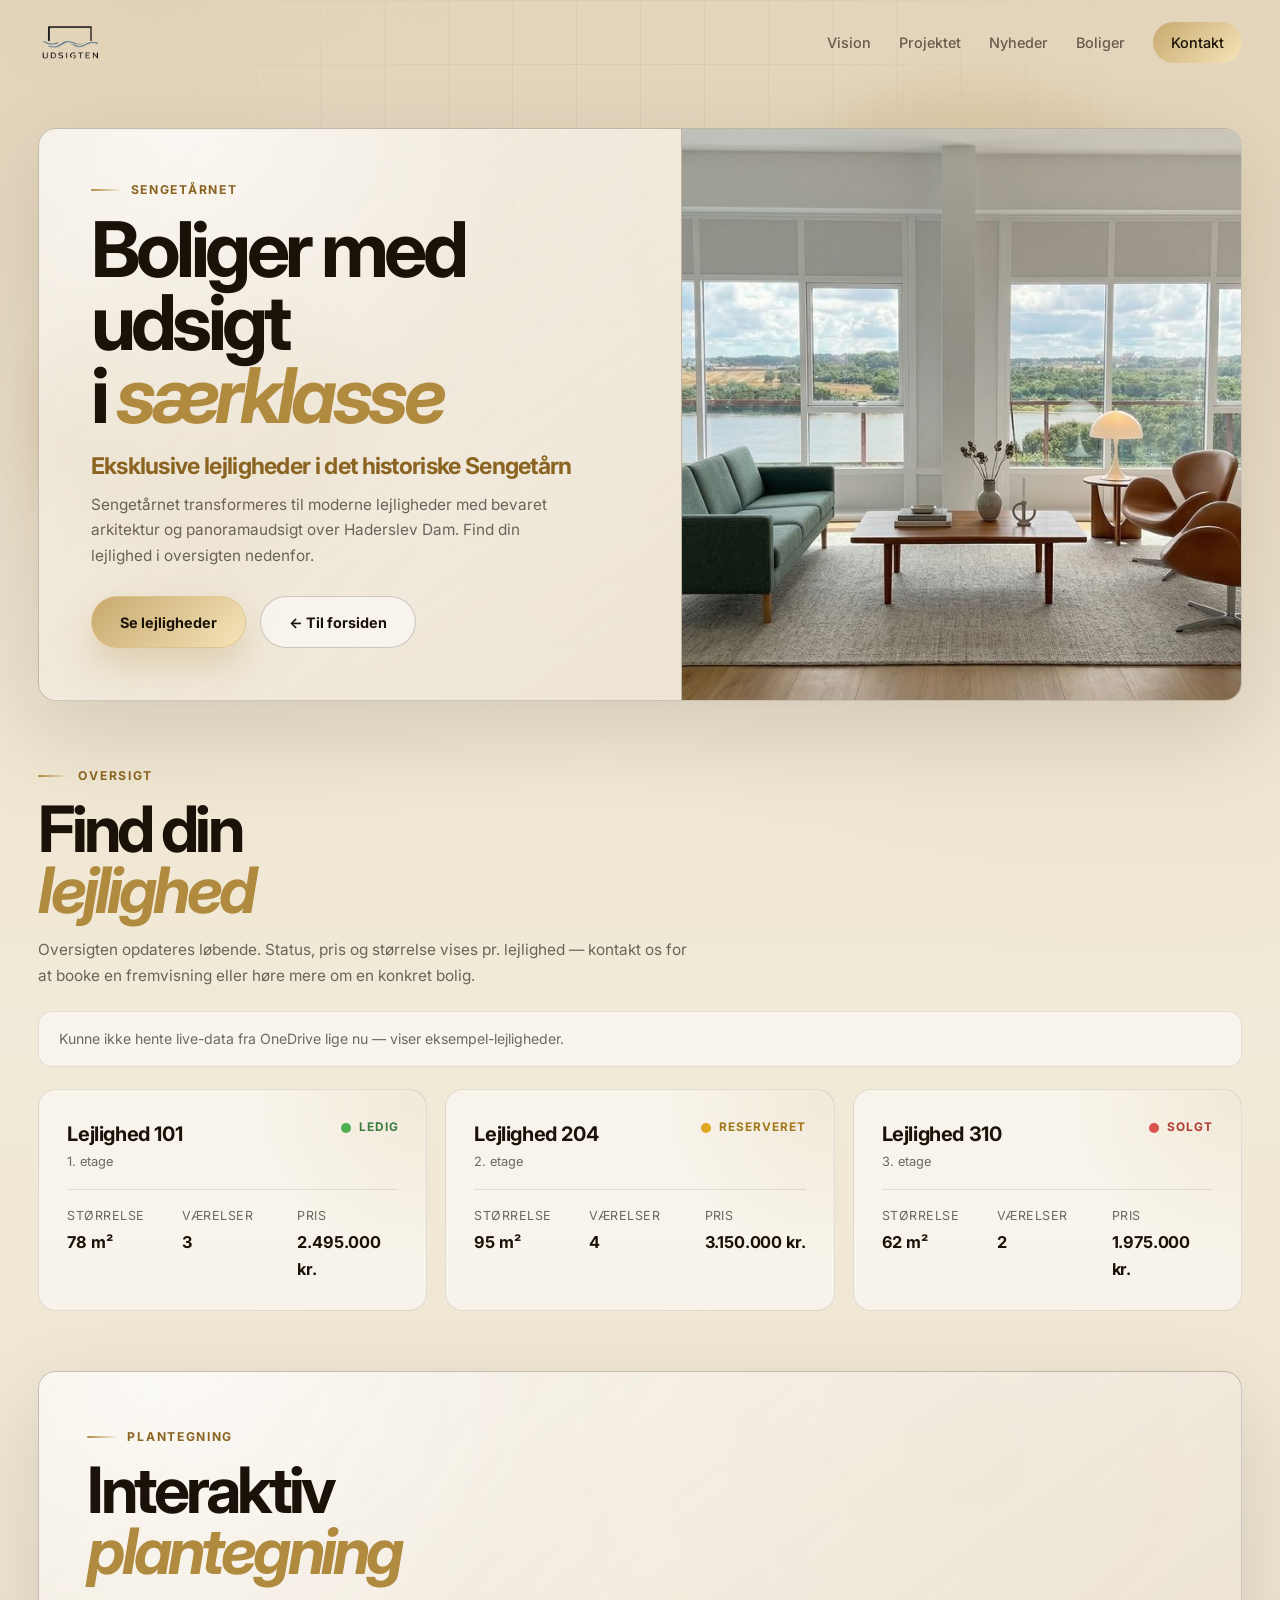
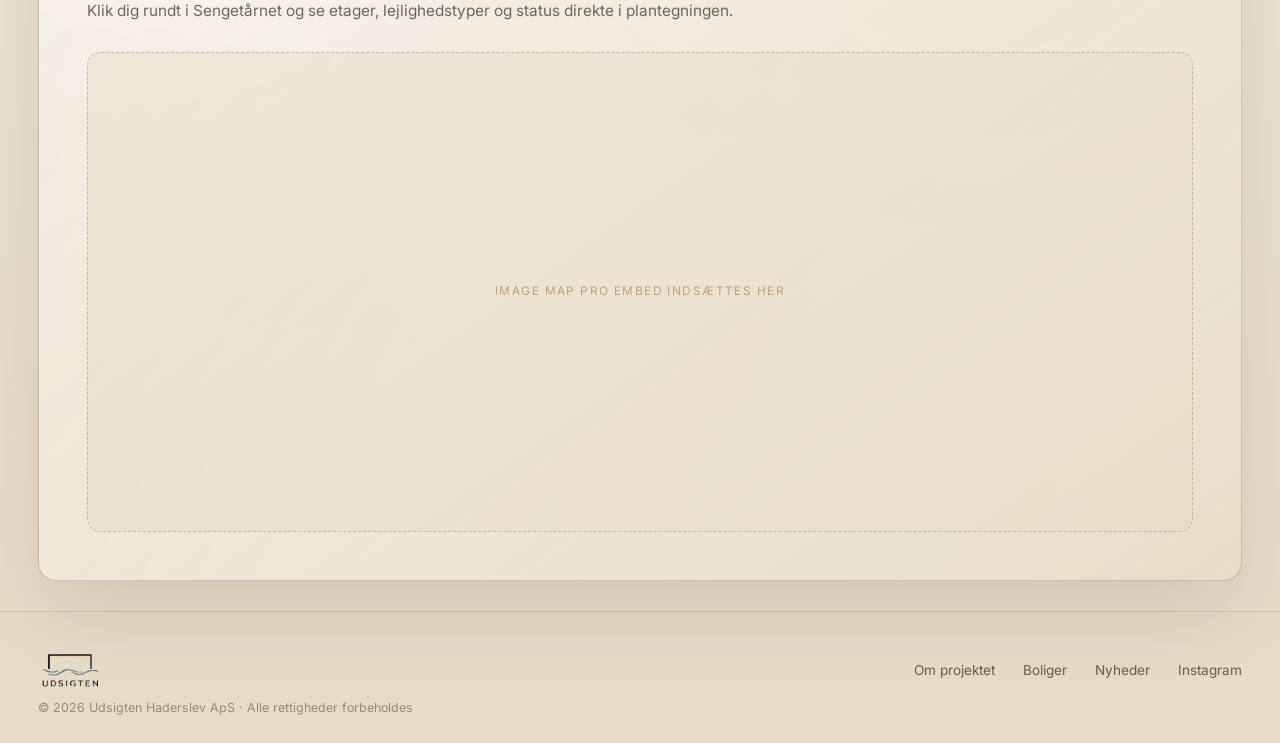
==== boliger.html @ ad013855 "init: udsigten02 oprettet fra kopi af udsigten01" ====
<!DOCTYPE html>
<html lang="da">
<head>
<meta charset="UTF-8">
<meta name="viewport" content="width=device-width, initial-scale=1.0">
<title>Boliger — Udsigten Haderslev</title>
<link rel="preconnect" href="https://fonts.googleapis.com">
<link href="https://fonts.googleapis.com/css2?family=Inter:wght@300;400;500;600;700&display=swap" rel="stylesheet">
<link rel="stylesheet" href="style.css">
</head>
<body>

<!-- NAV -->
<header class="site-header" id="header">
  <div class="container">
    <div class="header-inner">
      <a href="index.html" class="logo">
        <img src="images/UDSIGTEN_front_lightblue_04.png" alt="Udsigten Haderslev logo" class="logo-img" loading="lazy">
      </a>
      <nav class="main-nav" id="mainNav">
        <a href="index.html#vision">Vision</a>
        <a href="index.html#projekt">Projektet</a>
        <a href="index.html#nyheder">Nyheder</a>
        <a href="boliger.html">Boliger</a>
        <a href="index.html#kontakt" class="nav-cta">Kontakt</a>
      </nav>
      <button class="nav-toggle" id="navToggle" aria-label="Menu">
        <span class="nav-toggle-bar"></span>
        <span class="nav-toggle-bar"></span>
        <span class="nav-toggle-bar"></span>
      </button>
    </div>
  </div>
</header>

<!-- HERO -->
<section class="hero">
  <div class="fx fx-one"></div>
  <div class="fx fx-two"></div>
  <div class="fx fx-three"></div>
  <div class="container">
    <div class="card hero-card">
      <div class="hero-grid">
        <div class="hero-copy">
          <span class="kicker">Sengetårnet</span>
          <h1>Boliger med udsigt<br>i <em>særklasse</em></h1>
          <p class="hero-subline">Eksklusive lejligheder i det historiske Sengetårn</p>
          <p class="hero-lead">Sengetårnet transformeres til moderne lejligheder med bevaret arkitektur og panoramaudsigt over Haderslev Dam. Find din lejlighed i oversigten nedenfor.</p>
          <div class="hero-actions">
            <a href="#oversigt" class="btn btn-primary">Se lejligheder</a>
            <a href="index.html" class="btn btn-secondary">← Til forsiden</a>
          </div>
        </div>
        <div class="hero-visual">
          <img src="images/Boliger_Lejlighed_01.jpg" alt="Lejlighed i Sengetårnet med udsigt over Haderslev Dam">
        </div>
      </div>
    </div>
  </div>
</section>

<!-- OVERSIGT -->
<section class="section" id="oversigt">
  <div class="container">
    <div class="section-head reveal">
      <span class="kicker">Oversigt</span>
      <h2>Find din<br><em>lejlighed</em></h2>
      <p>Oversigten opdateres løbende. Status, pris og størrelse vises pr. lejlighed — kontakt os for at booke en fremvisning eller høre mere om en konkret bolig.</p>
    </div>
    <div class="lejlighed-status-msg" id="lejlighedStatusMsg" style="display:none;"></div>
    <div class="lejlighed-grid" id="lejlighedGrid"></div>
  </div>
</section>

<!-- PLANTEGNING / IMAGE MAP PRO -->
<section class="section" id="plantegning">
  <div class="container">
    <div class="card imagemap-card reveal">
      <span class="kicker">Plantegning</span>
      <h2>Interaktiv<br><em>plantegning</em></h2>
      <p>Klik dig rundt i Sengetårnet og se etager, lejlighedstyper og status direkte i plantegningen.</p>
      <div class="imagemap-container" id="imagemap-container">
        <span>Image Map Pro embed indsættes her</span>
      </div>
    </div>
  </div>
</section>

<!-- FOOTER -->
<footer class="site-footer">
  <div class="container">
    <div class="footer-inner">
      <a href="index.html" class="logo">
        <img src="images/UDSIGTEN_front_lightblue_04.png" alt="Udsigten Haderslev logo" class="logo-img" loading="lazy">
      </a>
      <nav class="footer-nav">
        <a href="index.html#vision">Om projektet</a>
        <a href="index.html#boliger">Boliger</a>
        <a href="index.html#nyheder">Nyheder</a>
        <a href="https://www.instagram.com/udsigten_haderslev/" target="_blank">Instagram</a>
      </nav>
    </div>
    <p class="footer-copy">© 2026 Udsigten Haderslev ApS · Alle rettigheder forbeholdes</p>
  </div>
</footer>

<script>
// Nav scroll
const header = document.getElementById('header');
window.addEventListener('scroll', () => {
  header.classList.toggle('scrolled', scrollY > 50);
}, {passive: true});

// Mobile nav toggle
document.getElementById('navToggle').addEventListener('click', () => {
  document.getElementById('mainNav').classList.toggle('open');
});

// Smooth scroll
document.querySelectorAll('a[href^="#"]').forEach(a => {
  a.addEventListener('click', e => {
    const id = a.getAttribute('href');
    if (id === '#') return;
    const el = document.querySelector(id);
    if (el) {
      e.preventDefault();
      window.scrollTo({top: el.getBoundingClientRect().top + scrollY - 80, behavior: 'smooth'});
    }
  });
});

// Reveal on scroll
const observer = new IntersectionObserver(entries => {
  entries.forEach(e => { if (e.isIntersecting) e.target.classList.add('is-visible'); });
}, {threshold: 0.08});
document.querySelectorAll('.reveal').forEach(el => observer.observe(el));

// ===========================================
// LEJLIGHEDSOVERSIGT — hentes fra OneDrive CSV
// ===========================================

// INDSÆT ONEDRIVE SHARE-LINK HER — skift til: Fil → Del → Kopier link → erstat med download-link
const ONEDRIVE_CSV_URL = "https://onedrive.live.com/download?cid=PLACEHOLDER&resid=PLACEHOLDER&authkey=PLACEHOLDER";

// Eksempel-lejligheder, vises hvis OneDrive-data ikke kan hentes
const FALLBACK_LEJLIGHEDER = [
  { nr: '101', etage: '1', stoerrelse: '78', vaerelser: '3', pris: '2.495.000', status: 'ledig' },
  { nr: '204', etage: '2', stoerrelse: '95', vaerelser: '4', pris: '3.150.000', status: 'reserveret' },
  { nr: '310', etage: '3', stoerrelse: '62', vaerelser: '2', pris: '1.975.000', status: 'solgt' },
];

function parseCSV(text) {
  const lines = text.trim().split(/\r?\n/).filter(l => l.trim().length);
  if (lines.length < 2) return [];

  const headers = lines[0].split(',').map(h => h.trim().toLowerCase());
  const col = (row, ...names) => {
    for (const name of names) {
      const i = headers.indexOf(name);
      if (i !== -1) return (row[i] || '').trim();
    }
    return '';
  };

  return lines.slice(1).map(line => {
    const row = line.split(',');
    return {
      nr: col(row, 'lejlighed', 'lejlighedsnummer', 'nr'),
      etage: col(row, 'etage'),
      stoerrelse: col(row, 'størrelse', 'storrelse', 'm2', 'størrelse m²'),
      vaerelser: col(row, 'værelser', 'vaerelser'),
      pris: col(row, 'pris'),
      status: col(row, 'status').toLowerCase(),
    };
  }).filter(l => l.nr);
}

function statusInfo(status) {
  if (status === 'ledig') return { className: 'status-ledig', label: 'Ledig' };
  if (status === 'reserveret') return { className: 'status-reserveret', label: 'Reserveret' };
  if (status === 'solgt') return { className: 'status-solgt', label: 'Solgt' };
  return { className: 'status-ledig', label: status || 'Ukendt' };
}

function renderLejligheder(lejligheder) {
  const grid = document.getElementById('lejlighedGrid');
  grid.innerHTML = lejligheder.map(l => {
    const s = statusInfo(l.status);
    return `
      <div class="lejlighed-card">
        <div class="lejlighed-head">
          <div>
            <span class="lejlighed-nr">Lejlighed ${l.nr}</span>
            <span class="lejlighed-etage">${l.etage}. etage</span>
          </div>
          <span class="lejlighed-status ${s.className}"><span class="status-dot"></span>${s.label}</span>
        </div>
        <div class="lejlighed-details">
          <div>Størrelse<strong>${l.stoerrelse} m²</strong></div>
          <div>Værelser<strong>${l.vaerelser}</strong></div>
          <div>Pris<strong>${l.pris} kr.</strong></div>
        </div>
      </div>
    `;
  }).join('');
}

function showStatusMsg(text) {
  const msg = document.getElementById('lejlighedStatusMsg');
  msg.textContent = text;
  msg.style.display = 'block';
}

function loadLejligheder() {
  fetch(ONEDRIVE_CSV_URL)
    .then(res => {
      if (!res.ok) throw new Error('Netværksfejl ved hentning af data');
      return res.text();
    })
    .then(text => {
      const lejligheder = parseCSV(text);
      if (!lejligheder.length) throw new Error('Ingen lejligheder fundet i data');
      renderLejligheder(lejligheder);
    })
    .catch(() => {
      showStatusMsg('Kunne ikke hente live-data fra OneDrive lige nu — viser eksempel-lejligheder.');
      renderLejligheder(FALLBACK_LEJLIGHEDER);
    });
}

loadLejligheder();
</script>
</body>
</html>
---- style.css ----
/* ========================================
   UDSIGTEN — 2026
   Inspireret af Virtoo.ai designsystem
   Lys Sand · Pergament · Guld
   ======================================== */

/* ========== RESET ========== */
*, *::before, *::after {
  margin: 0;
  padding: 0;
  box-sizing: border-box;
}

/* ========== DESIGN TOKENS ========== */
:root {
  --bg:          #F2EAD8;
  --bg-deep:     #E8DCC8;
  --card:        rgba(255, 255, 255, 0.55);
  --card-hover:  rgba(255, 255, 255, 0.78);
  --line:        rgba(26, 18, 8, 0.10);
  --line-strong: rgba(26, 18, 8, 0.20);
  --text:        #1a1208;
  --muted:       rgba(26, 18, 8, 0.62);
  --accent:      #B08A3E;
  --accent-strong: #8A6420;
  --radius-xl:   18px;
  --radius-lg:   14px;
  --shadow:      0 30px 90px rgba(26, 18, 8, 0.12);
  --max-w:       1240px;
  --pad:         clamp(16px, 3vw, 40px);
}

/* ========== BASE ========== */
html {
  scroll-behavior: smooth;
  -webkit-font-smoothing: antialiased;
}

body {
  font-family: 'Inter', system-ui, sans-serif;
  background:
    radial-gradient(circle at 12% 0%, rgba(176, 138, 62, 0.12), transparent 34%),
    radial-gradient(circle at 88% 8%,  rgba(200, 169, 110, 0.18), transparent 32%),
    linear-gradient(180deg, #E8DCC8 0%, #F2EAD8 44%, #E8DCC8 100%);
  color: var(--text);
  line-height: 1.6;
}

a { color: inherit; text-decoration: none; }

/* ========== CONTAINER ========== */
.container {
  width: min(var(--max-w), calc(100% - 2 * var(--pad)));
  margin: 0 auto;
}

/* ========== TYPOGRAPHY ========== */
h1 {
  font-size: clamp(3rem, 6vw, 5.5rem);
  line-height: 0.95;
  letter-spacing: -0.06em;
  color: var(--text);
}
h2 {
  font-size: clamp(2.4rem, 5vw, 5.2rem);
  line-height: 0.95;
  letter-spacing: -0.06em;
  color: var(--text);
}
h3 {
  font-size: clamp(1.1rem, 1.6vw, 1.35rem);
  letter-spacing: -0.02em;
  color: var(--text);
}

em { font-style: italic; color: var(--accent); }

p { color: var(--muted); font-size: clamp(0.95rem, 1.2vw, 1.08rem); line-height: 1.68; }

/* ========== KICKER ========== */
.kicker {
  display: inline-flex;
  align-items: center;
  gap: 10px;
  margin-bottom: 14px;
  color: var(--accent-strong);
  font-size: 0.76rem;
  font-weight: 700;
  letter-spacing: 0.14em;
  text-transform: uppercase;
}
.kicker::before {
  content: "";
  width: 30px;
  height: 2px;
  border-radius: 999px;
  background: linear-gradient(90deg, var(--accent), transparent);
}

/* ========== CARD BASE ========== */
.card {
  position: relative;
  overflow: hidden;
  border: 1px solid var(--line-strong);
  border-radius: var(--radius-xl);
  background:
    linear-gradient(145deg, rgba(255, 255, 255, 0.65), rgba(232, 220, 200, 0.85)),
    radial-gradient(circle at 78% 10%, rgba(176, 138, 62, 0.08), transparent 36%);
  box-shadow: var(--shadow);
}
.card::before {
  content: "";
  position: absolute;
  inset: 1px;
  border-radius: var(--radius-xl);
  background:
    radial-gradient(circle at 12% 0%, rgba(255,255,255,0.6), transparent 28%),
    linear-gradient(120deg, rgba(176,138,62,0.05), transparent 42%);
  pointer-events: none;
}
.card > * { position: relative; }

/* ========== BUTTONS ========== */
.btn {
  display: inline-flex;
  align-items: center;
  justify-content: center;
  min-height: 52px;
  padding: 14px 28px;
  border-radius: 999px;
  font-weight: 700;
  font-size: 0.9rem;
  line-height: 1.1;
  text-decoration: none;
  transition: transform 200ms ease, box-shadow 200ms ease, border-color 200ms ease, background 200ms ease;
}
.btn-primary {
  border: 1px solid rgba(223, 196, 138, 0.82);
  background: linear-gradient(135deg, #C8A96E, #f5e4ba);
  color: #1a1208;
  box-shadow: 0 16px 38px rgba(176, 138, 62, 0.30);
}
.btn-primary:hover {
  transform: translateY(-3px) scale(1.02);
  box-shadow: 0 24px 58px rgba(176, 138, 62, 0.45);
}
.btn-secondary {
  border: 1px solid var(--line-strong);
  background: rgba(255, 255, 255, 0.5);
  color: var(--text);
}
.btn-secondary:hover {
  transform: translateY(-3px);
  border-color: var(--accent-strong);
  background: rgba(255, 255, 255, 0.85);
}

/* ========== REVEAL ANIMATION ========== */
.reveal {
  opacity: 0;
  transform: translateY(26px);
  transition: opacity 720ms ease, transform 720ms ease;
}
.reveal.is-visible {
  opacity: 1;
  transform: translateY(0);
}

/* ========== NAV ========== */
.site-header {
  position: fixed;
  width: 100%;
  top: 0;
  left: 0;
  z-index: 999;
  background: transparent;
  padding: 22px 0;
  transition: all 0.3s ease;
}
.site-header.scrolled {
  padding: 12px 0;
  background: rgba(242, 234, 216, 0.92);
  backdrop-filter: blur(10px);
  box-shadow: 0 4px 24px rgba(26, 18, 8, 0.10);
  border-bottom: 1px solid var(--line);
}
.header-inner {
  display: flex;
  justify-content: space-between;
  align-items: center;
}
.logo {
  display: flex;
  align-items: center;
  gap: 10px;
  font-size: 1.3rem;
  letter-spacing: -0.03em;
}
.logo-img { height: 38px; width: auto; display: block; }
.main-nav {
  display: flex;
  gap: 28px;
  align-items: center;
}
.main-nav a {
  font-size: 0.9rem;
  font-weight: 500;
  padding: 4px 0;
  position: relative;
  color: var(--muted);
  transition: color 0.2s;
}
.main-nav a:hover { color: var(--text); }
.main-nav a::after {
  content: "";
  position: absolute;
  height: 1px;
  width: 0%;
  background: var(--accent);
  left: 0; bottom: -3px;
  transition: width 0.3s ease;
}
.main-nav a:hover::after { width: 100%; }
.nav-cta {
  background: linear-gradient(135deg, #C8A96E, #f5e4ba) !important;
  color: #1a1208 !important;
  padding: 9px 18px !important;
  border-radius: 999px;
  font-weight: 700;
  font-size: 0.85rem;
  transition: transform 0.2s, box-shadow 0.2s;
}
.nav-cta:hover {
  transform: translateY(-2px);
  box-shadow: 0 10px 28px rgba(176,138,62,0.35);
}
.nav-cta::after { display: none !important; }
.nav-toggle {
  display: none;
  cursor: pointer;
  flex-direction: column;
  gap: 5px;
  background: none;
  border: none;
}
.nav-toggle-bar { width: 24px; height: 2px; background: var(--text); }

/* ========== HERO ========== */
.hero {
  position: relative;
  padding: clamp(100px, 10vw, 130px) 0 28px;
  isolation: isolate;
}

/* Grid/dot background */
.hero::before {
  content: "";
  position: absolute;
  inset: 0;
  z-index: -3;
  background:
    linear-gradient(rgba(26,18,8,0.05) 1px, transparent 1px),
    linear-gradient(90deg, rgba(26,18,8,0.04) 1px, transparent 1px);
  background-size: 64px 64px;
  mask-image: radial-gradient(circle at 50% 20%, #000 0%, transparent 70%);
}

/* Drifting ambient glows */
.fx {
  position: absolute;
  border-radius: 999px;
  pointer-events: none;
  filter: blur(20px);
  z-index: -2;
}
.fx-one {
  width: 460px; height: 460px;
  top: 80px; right: 6%;
  background: rgba(200, 169, 110, 0.22);
  animation: driftOne 12s ease-in-out infinite;
}
.fx-two {
  width: 320px; height: 320px;
  left: 3%; top: 36%;
  background: rgba(176, 138, 62, 0.16);
  animation: driftTwo 15s ease-in-out infinite;
}
.fx-three {
  width: 260px; height: 260px;
  right: 26%; bottom: 12%;
  background: rgba(232, 220, 200, 0.6);
  animation: driftThree 17s ease-in-out infinite;
}
@keyframes driftOne  { 0%,100%{transform:translate3d(0,0,0) scale(1)} 50%{transform:translate3d(20px,26px,0) scale(1.08)} }
@keyframes driftTwo  { 0%,100%{transform:translate3d(0,0,0) scale(1)} 50%{transform:translate3d(26px,-16px,0) scale(1.05)} }
@keyframes driftThree{ 0%,100%{transform:translate3d(0,0,0) scale(1)} 50%{transform:translate3d(-16px,22px,0) scale(1.07)} }

/* Hero card */
.hero-card {
  padding: 0;
}
.hero-grid {
  display: grid;
  grid-template-columns: minmax(0, 0.95fr) minmax(360px, 0.9fr);
  gap: clamp(24px, 4vw, 54px);
  min-height: 520px;
  align-items: stretch;
}
.hero-copy {
  padding: clamp(28px, 4vw, 52px);
  display: flex;
  flex-direction: column;
  justify-content: center;
}
.hero-copy h1 { max-width: 580px; margin-bottom: 20px; }
.hero-subline {
  max-width: 580px;
  margin: 0 0 10px;
  color: var(--accent-strong);
  font-size: clamp(1.15rem, 1.8vw, 1.6rem);
  font-weight: 700;
  line-height: 1.28;
  letter-spacing: -0.03em;
}
.hero-lead {
  max-width: 580px;
  color: var(--muted);
  font-size: clamp(0.95rem, 1.2vw, 1.1rem);
  line-height: 1.66;
  margin-bottom: 28px;
}
.hero-actions {
  display: flex;
  flex-wrap: wrap;
  gap: 14px;
}
.hero-visual {
  min-height: 520px;
  height: 100%;
  overflow: hidden;
  border-left: 1px solid var(--line-strong);
  background: var(--bg-deep);
}
.hero-visual img,
.hero-visual .img-placeholder {
  width: 100%;
  height: 100%;
  object-fit: cover;
  min-height: 520px;
}

/* ========== FACTS BAND ========== */
.facts {
  padding: 22px 0;
}
.facts-card {
  display: grid;
  grid-template-columns: repeat(4, 1fr);
  gap: 1px;
  border: 1px solid var(--line-strong);
  border-radius: var(--radius-xl);
  overflow: hidden;
  background: var(--line);
}
.fact {
  background:
    linear-gradient(145deg, rgba(255,255,255,0.7), rgba(232,220,200,0.9));
  padding: clamp(20px, 3vw, 36px) clamp(16px, 2.5vw, 32px);
  text-align: center;
}
.fact-num {
  display: block;
  font-size: clamp(2rem, 4vw, 3.2rem);
  font-weight: 700;
  letter-spacing: -0.05em;
  color: var(--text);
  line-height: 1;
}
.fact-unit {
  color: var(--accent);
  font-size: 0.85rem;
  font-weight: 600;
  display: inline;
}
.fact-label {
  display: block;
  margin-top: 6px;
  color: var(--muted);
  font-size: 0.78rem;
  letter-spacing: 0.06em;
}

/* ========== SECTION BASE ========== */
.section { padding: 30px 0; }
.section-head { max-width: 820px; margin-bottom: 22px; }
.section-head h2 { text-wrap: balance; }
.section-head p { margin-top: 16px; max-width: 660px; }

/* ========== VISION / INTRO ========== */
.vision-grid {
  display: grid;
  grid-template-columns: minmax(380px, 0.9fr) minmax(0, 1fr);
  gap: clamp(24px, 4vw, 54px);
  align-items: center;
  min-height: 460px;
}
.vision-copy { padding: clamp(28px, 4vw, 52px); }
.vision-copy p { margin-top: 16px; }
.vision-copy .btn { margin-top: 28px; }
.vision-visual {
  height: 100%;
  min-height: 460px;
  overflow: hidden;
  border-right: 1px solid var(--line-strong);
  background: var(--bg-deep);
}
.vision-visual img,
.vision-visual .img-placeholder {
  width: 100%; height: 100%;
  object-fit: cover; min-height: 460px;
}

/* ========== FUNKTIONER GRID ========== */
.funktion-grid {
  display: grid;
  grid-template-columns: repeat(2, minmax(0, 1fr));
  gap: 18px;
}
.funktion-card {
  display: block;
  border: 1px solid var(--line);
  border-radius: var(--radius-lg);
  background:
    radial-gradient(circle at 100% 0%, rgba(200,169,110,0.15), transparent 38%),
    rgba(255, 255, 255, 0.5);
  padding: clamp(22px, 3vw, 36px);
  transition: transform 220ms ease, border-color 220ms ease, background 220ms ease;
}
.funktion-card:hover {
  transform: translateY(-4px);
  border-color: var(--line-strong);
  background:
    radial-gradient(circle at 100% 0%, rgba(200,169,110,0.25), transparent 38%),
    rgba(255, 255, 255, 0.85);
}
.funktion-img {
  width: 100%;
  height: 150px;
  border-radius: var(--radius-lg);
  overflow: hidden;
  margin-bottom: 18px;
}
.funktion-img img {
  width: 100%; height: 100%; object-fit: cover; display: block;
}
.funktion-icon {
  width: 44px; height: 44px;
  border: 1px solid var(--line-strong);
  border-radius: 10px;
  background: rgba(200,169,110,0.15);
  display: flex; align-items: center; justify-content: center;
  font-size: 1.2rem;
  margin-bottom: 16px;
  color: var(--accent);
}
.funktion-card h3 { margin-bottom: 10px; }

/* ========== BOLIGER SPLIT ========== */
.boliger-split {
  border: 1px solid var(--line-strong);
  border-radius: var(--radius-xl);
  overflow: hidden;
}
.boliger-grid {
  display: grid;
  grid-template-columns: 1fr 1fr;
  min-height: 560px;
}
.boliger-image {
  overflow: hidden;
  background: var(--bg-deep);
  border-right: 1px solid var(--line-strong);
}
.boliger-image img,
.boliger-image .img-placeholder {
  width: 100%; height: 100%;
  object-fit: cover; min-height: 560px;
}
.boliger-copy {
  padding: clamp(28px, 4vw, 52px);
  display: flex;
  flex-direction: column;
  justify-content: center;
  background:
    linear-gradient(145deg, rgba(255,255,255,0.7), rgba(232,220,200,0.95));
}
.boliger-copy p { margin-top: 16px; margin-bottom: 24px; }
.bolig-liste {
  list-style: none;
  margin-bottom: 28px;
}
.bolig-liste li {
  display: flex;
  align-items: center;
  gap: 12px;
  padding: 10px 0;
  border-bottom: 1px solid var(--line);
  font-size: 0.9rem;
  color: var(--muted);
}
.bolig-liste li::before {
  content: "";
  width: 6px; height: 6px;
  border-radius: 999px;
  background: var(--accent);
  flex-shrink: 0;
}

/* ========== NYHEDER ========== */
.nyhed-grid {
  display: grid;
  grid-template-columns: repeat(3, minmax(0, 1fr));
  gap: 18px;
}
.nyhed-card {
  border: 1px solid var(--line);
  border-radius: var(--radius-lg);
  overflow: hidden;
  background:
    radial-gradient(circle at 100% 0%, rgba(200,169,110,0.15), transparent 38%),
    rgba(255, 255, 255, 0.55);
  display: flex;
  flex-direction: column;
  transition: transform 220ms ease, border-color 220ms ease;
}
.nyhed-card:hover {
  transform: translateY(-4px);
  border-color: var(--line-strong);
}
.nyhed-img {
  width: 100%; height: 200px; overflow: hidden;
  background: var(--bg-deep);
}
.nyhed-img img,
.nyhed-img .img-placeholder {
  width: 100%; height: 100%; object-fit: cover; min-height: 200px;
}
.nyhed-body {
  padding: 22px;
  display: flex;
  flex-direction: column;
  flex: 1;
}
.nyhed-dato {
  font-size: 0.72rem;
  letter-spacing: 0.1em;
  text-transform: uppercase;
  color: var(--accent);
  margin-bottom: 8px;
  display: block;
}
.nyhed-body h3 { margin-bottom: 10px; font-size: 1.1rem; }
.nyhed-body p { font-size: 0.88rem; margin-bottom: 18px; }
.text-link {
  display: inline-flex;
  align-items: center;
  gap: 6px;
  font-size: 0.85rem;
  font-weight: 600;
  color: var(--accent-strong);
  margin-top: auto;
  transition: gap 0.2s;
}
.text-link:hover { gap: 12px; }

/* ========== CTA / NYHEDSBREV ========== */
.cta-section { padding: 22px 0; }
.cta-card {
  display: grid;
  grid-template-columns: minmax(0, 1fr) auto;
  gap: 28px;
  align-items: center;
  padding: clamp(28px, 3.5vw, 44px);
}
.cta-copy h2 {
  font-size: clamp(1.8rem, 3.5vw, 3.4rem);
  max-width: 720px;
}
.cta-copy p { margin-top: 14px; max-width: 640px; }
.nl-form {
  display: flex;
  gap: 0;
  flex-shrink: 0;
}
.nl-form input {
  width: 240px;
  padding: 14px 18px;
  background: rgba(255,255,255,0.6);
  border: 1px solid var(--line-strong);
  border-right: none;
  border-radius: 999px 0 0 999px;
  color: var(--text);
  font-size: 0.9rem;
  outline: none;
  transition: border-color 0.2s;
}
.nl-form input:focus { border-color: var(--accent); }
.nl-form input::placeholder { color: rgba(26,18,8,0.4); }
.nl-form button {
  padding: 14px 24px;
  background: linear-gradient(135deg, #C8A96E, #f5e4ba);
  color: #1a1208;
  font-size: 0.85rem;
  font-weight: 700;
  border: none;
  border-radius: 0 999px 999px 0;
  cursor: pointer;
  transition: box-shadow 0.2s, transform 0.2s;
}
.nl-form button:hover {
  transform: translateY(-1px);
  box-shadow: 0 8px 20px rgba(176,138,62,0.35);
}

/* ========== FOOTER ========== */
.site-footer {
  background: rgba(232,220,200,0.6);
  border-top: 1px solid var(--line);
  padding: 40px 0 24px;
}
.footer-inner {
  display: flex;
  justify-content: space-between;
  align-items: center;
  flex-wrap: wrap;
  gap: 20px;
}
.footer-nav { display: flex; gap: 28px; }
.footer-nav a {
  font-size: 0.85rem;
  color: var(--muted);
  transition: color 0.2s;
}
.footer-nav a:hover { color: var(--accent); }
.footer-kontakt {
  width: 100%;
  display: flex;
  flex-wrap: wrap;
  gap: 8px 28px;
  margin-top: 20px;
  padding-top: 20px;
  border-top: 1px solid var(--line);
  font-size: 0.85rem;
  color: var(--muted);
}
.footer-kontakt a { color: var(--muted); transition: color 0.2s; }
.footer-kontakt a:hover { color: var(--accent); }
.footer-copy {
  width: 100%;
  font-size: 0.78rem;
  color: rgba(26,18,8,0.4);
  margin-top: 8px;
}

/* ========== IMG PLACEHOLDER ========== */
.img-placeholder {
  width: 100%; height: 100%;
  min-height: 200px;
  background: rgba(232,220,200,0.6);
  display: flex;
  align-items: flex-end;
  padding: 14px;
}
.img-placeholder span {
  font-size: 0.68rem;
  letter-spacing: 0.1em;
  text-transform: uppercase;
  color: rgba(138,100,32,0.5);
}

/* ========== LEJLIGHED OVERSIGT (boliger.html) ========== */
.lejlighed-status-msg {
  padding: 16px 20px;
  border: 1px solid var(--line);
  border-radius: var(--radius-lg);
  background: rgba(255, 255, 255, 0.5);
  color: var(--muted);
  font-size: 0.88rem;
  margin-bottom: 22px;
}
.lejlighed-grid {
  display: grid;
  grid-template-columns: repeat(3, minmax(0, 1fr));
  gap: 18px;
}
.lejlighed-card {
  border: 1px solid var(--line);
  border-radius: var(--radius-xl);
  background:
    radial-gradient(circle at 100% 0%, rgba(200,169,110,0.15), transparent 38%),
    rgba(255, 255, 255, 0.5);
  padding: clamp(20px, 3vw, 28px);
  transition: transform 220ms ease, border-color 220ms ease, background 220ms ease;
}
.lejlighed-card:hover {
  transform: translateY(-4px);
  border-color: var(--line-strong);
  background:
    radial-gradient(circle at 100% 0%, rgba(200,169,110,0.25), transparent 38%),
    rgba(255, 255, 255, 0.85);
}
.lejlighed-head {
  display: flex;
  justify-content: space-between;
  align-items: flex-start;
  margin-bottom: 16px;
}
.lejlighed-nr {
  display: block;
  font-size: 1.25rem;
  font-weight: 700;
  letter-spacing: -0.02em;
  color: var(--text);
}
.lejlighed-etage {
  display: block;
  margin-top: 2px;
  font-size: 0.8rem;
  color: var(--muted);
}
.lejlighed-status {
  display: inline-flex;
  align-items: center;
  gap: 8px;
  font-size: 0.74rem;
  font-weight: 700;
  letter-spacing: 0.08em;
  text-transform: uppercase;
  white-space: nowrap;
}
.status-dot {
  width: 10px;
  height: 10px;
  border-radius: 999px;
  flex-shrink: 0;
}
.lejlighed-status.status-ledig { color: #3a7d3f; }
.lejlighed-status.status-ledig .status-dot { background: #4caf50; }
.lejlighed-status.status-reserveret { color: #a3781a; }
.lejlighed-status.status-reserveret .status-dot { background: #e0a722; }
.lejlighed-status.status-solgt { color: #b03a32; }
.lejlighed-status.status-solgt .status-dot { background: #d9534f; }
.lejlighed-details {
  display: grid;
  grid-template-columns: repeat(3, minmax(0, 1fr));
  gap: 14px;
  border-top: 1px solid var(--line);
  padding-top: 16px;
}
.lejlighed-details div {
  font-size: 0.78rem;
  letter-spacing: 0.04em;
  text-transform: uppercase;
  color: var(--muted);
}
.lejlighed-details strong {
  display: block;
  margin-top: 4px;
  font-size: 1.02rem;
  font-weight: 700;
  letter-spacing: -0.01em;
  text-transform: none;
  color: var(--text);
}

/* ========== IMAGE MAP PLACEHOLDER (boliger.html) ========== */
.imagemap-card {
  padding: clamp(24px, 4vw, 48px);
}
.imagemap-card p { margin-top: 16px; max-width: 660px; }
.imagemap-container {
  margin-top: 28px;
  min-height: 480px;
  border: 1px dashed var(--line-strong);
  border-radius: var(--radius-lg);
  background: rgba(232, 220, 200, 0.4);
  display: flex;
  align-items: center;
  justify-content: center;
  text-align: center;
  padding: 20px;
}
.imagemap-container span {
  font-size: 0.74rem;
  letter-spacing: 0.12em;
  text-transform: uppercase;
  color: rgba(138,100,32,0.5);
}

/* ========== RESPONSIVE ========== */
@media (max-width: 1080px) {
  .hero-grid { grid-template-columns: 1fr; }
  .hero-visual { min-height: 360px; border-left: none; border-top: 1px solid var(--line-strong); }
  .hero-visual .img-placeholder { min-height: 360px; }
  .vision-grid { grid-template-columns: 1fr; }
  .vision-visual { min-height: 340px; border-right: none; border-bottom: 1px solid var(--line-strong); }
  .cta-card { grid-template-columns: 1fr; }
}
@media (max-width: 860px) {
  .funktion-grid { grid-template-columns: repeat(2, 1fr); }
  .nyhed-grid { grid-template-columns: repeat(2, 1fr); }
  .lejlighed-grid { grid-template-columns: repeat(2, 1fr); }
  .boliger-grid { grid-template-columns: 1fr; }
  .boliger-image .img-placeholder { min-height: 280px; }
  .facts-card { grid-template-columns: repeat(2, 1fr); }
}
@media (max-width: 640px) {
  .funktion-grid { grid-template-columns: 1fr; }
  .nyhed-grid { grid-template-columns: 1fr; }
  .lejlighed-grid { grid-template-columns: 1fr; }
  .lejlighed-details { grid-template-columns: repeat(3, 1fr); }
  .facts-card { grid-template-columns: 1fr 1fr; }
  .nl-form { flex-direction: column; }
  .nl-form input { width: 100%; border-right: 1px solid var(--line-strong); border-radius: 999px; border-bottom: none; }
  .nl-form button { border-radius: 999px; }
  .main-nav { display: none; flex-direction: column; position: absolute; top: 58px; right: 16px; background: rgba(242,234,216,0.98); padding: 18px 22px; border-radius: 14px; gap: 16px; min-width: 180px; box-shadow: 0 18px 40px rgba(26,18,8,0.15); border: 1px solid var(--line); }
  .main-nav.open { display: flex; }
  .nav-toggle { display: flex; position: absolute; right: 16px; }
  .header-inner { position: relative; }
}

@media (prefers-reduced-motion: reduce) {
  *, *::before, *::after {
    animation-duration: 0.01ms !important;
    transition-duration: 0.01ms !important;
  }
}
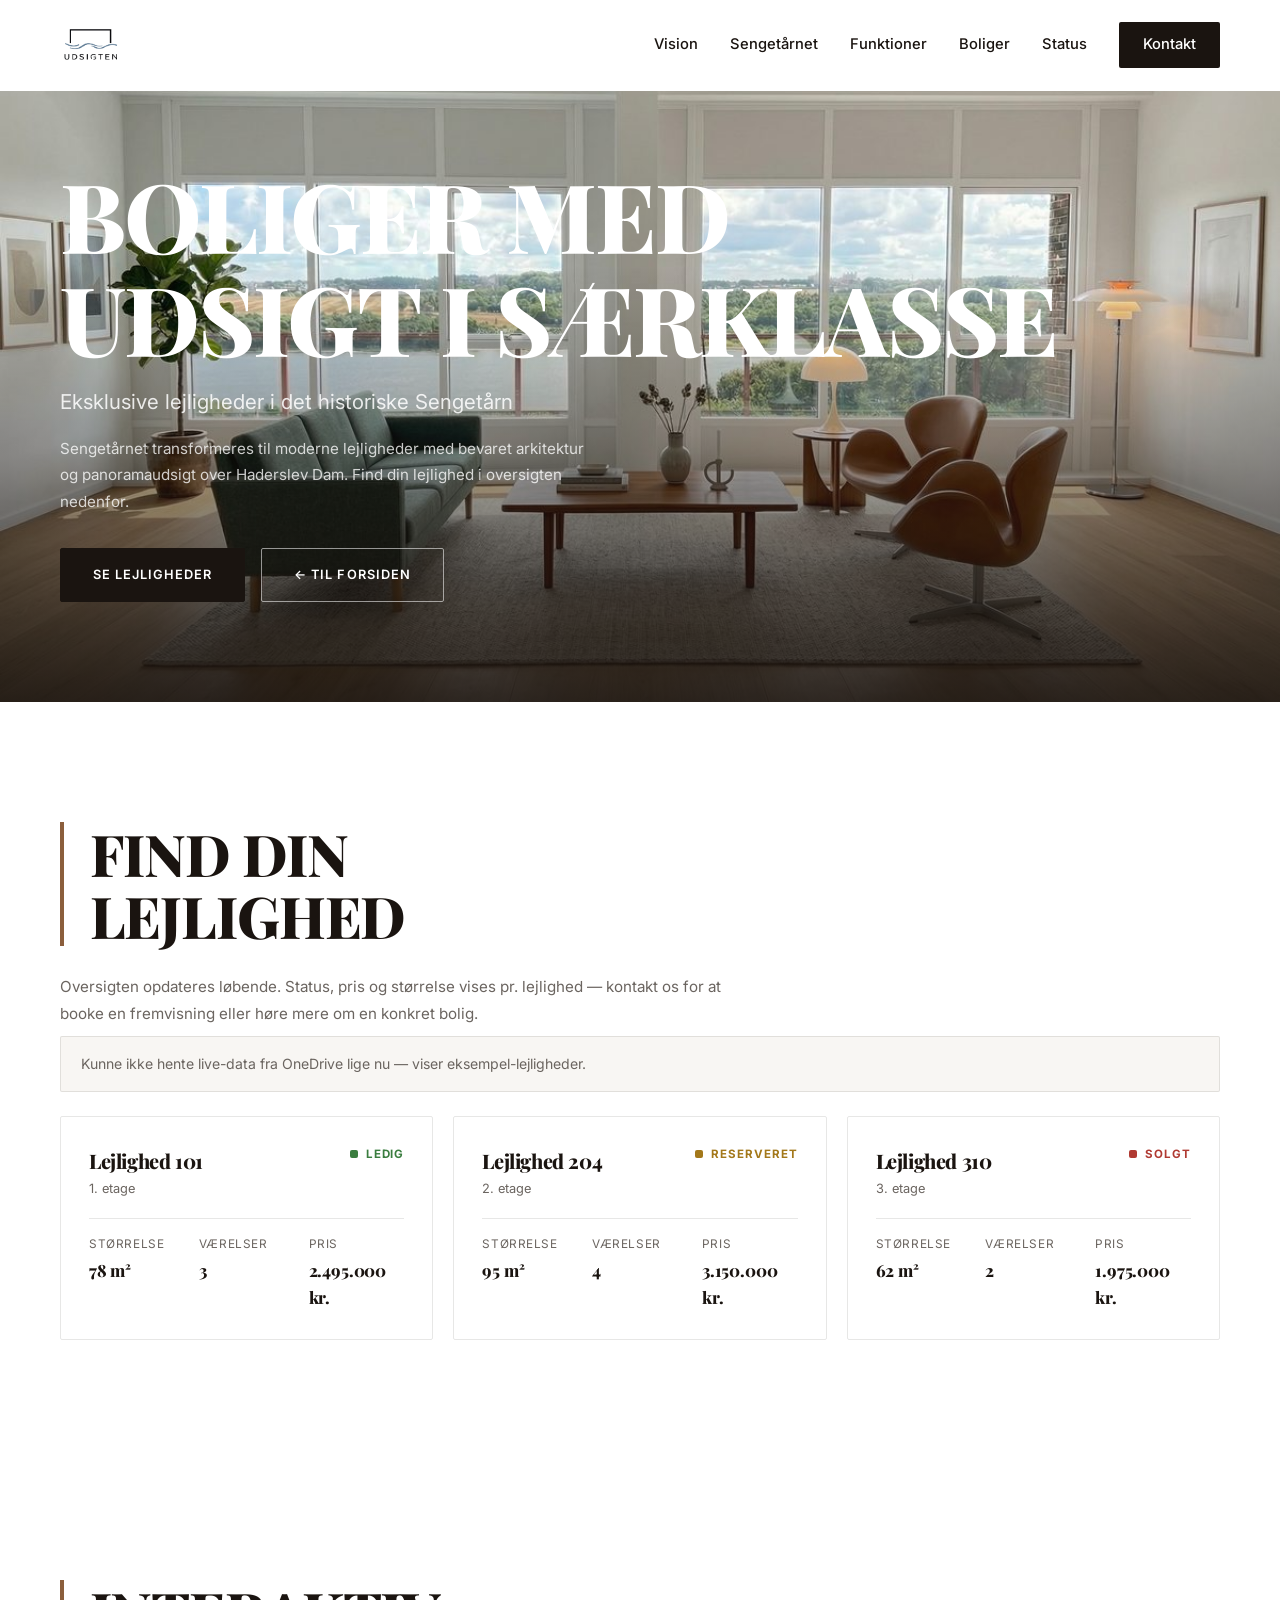
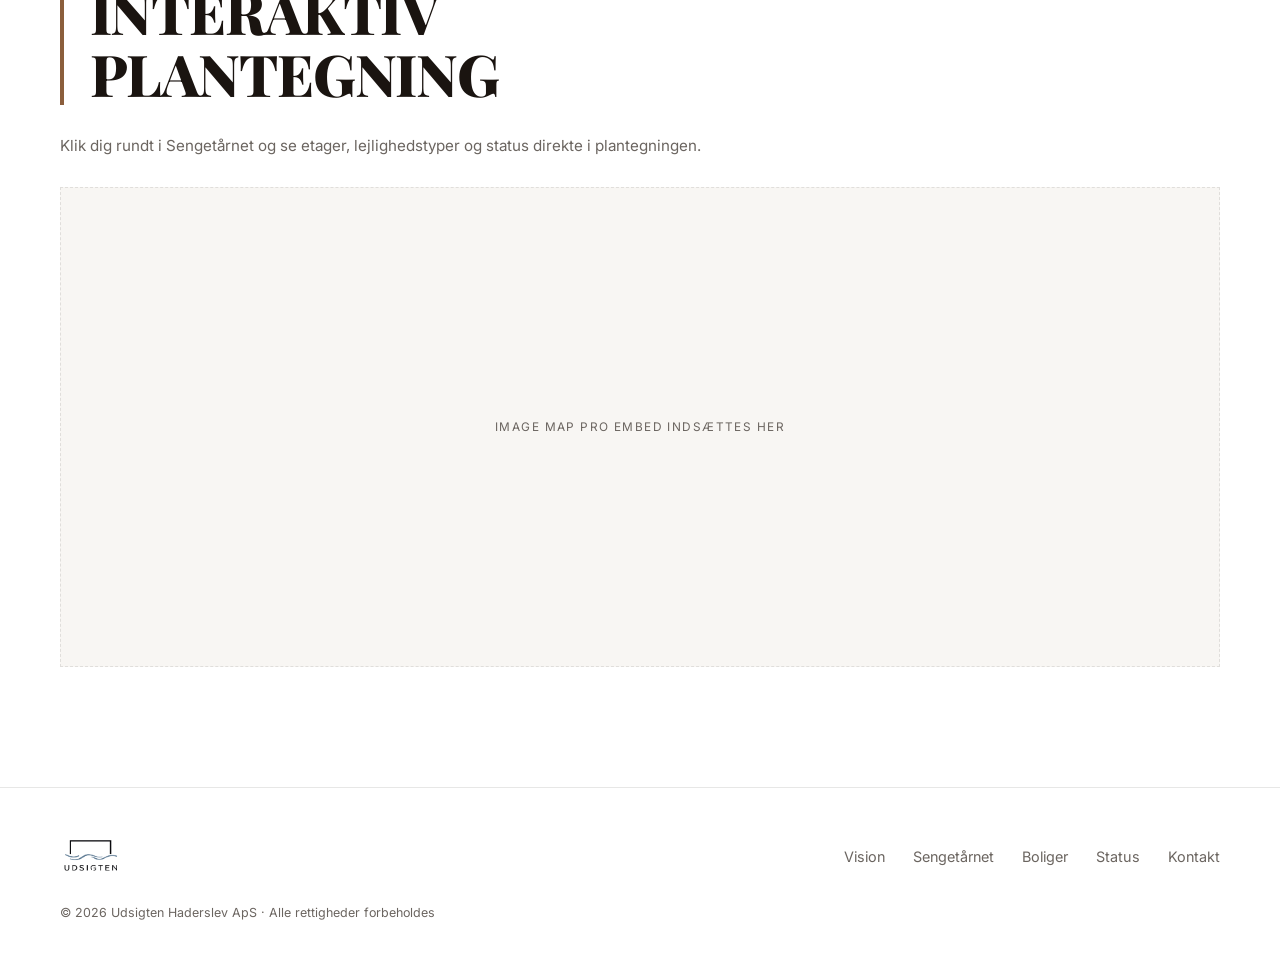
==== commit dd6daae8: "feat: nyt pitch-inspireret design — hvid/serif layout med funktionssektioner og status Co-Authored-B" ====
--- a/boliger.html
+++ b/boliger.html
@@ -5,56 +5,44 @@
 <meta name="viewport" content="width=device-width, initial-scale=1.0">
 <title>Boliger — Udsigten Haderslev</title>
 <link rel="preconnect" href="https://fonts.googleapis.com">
-<link href="https://fonts.googleapis.com/css2?family=Inter:wght@300;400;500;600;700&display=swap" rel="stylesheet">
+<link href="https://fonts.googleapis.com/css2?family=Inter:wght@300;400;500;600;700&family=Playfair+Display:wght@700;800;900&display=swap" rel="stylesheet">
 <link rel="stylesheet" href="style.css">
 </head>
 <body>
 
 <!-- NAV -->
 <header class="site-header" id="header">
-  <div class="container">
-    <div class="header-inner">
-      <a href="index.html" class="logo">
-        <img src="images/UDSIGTEN_front_lightblue_04.png" alt="Udsigten Haderslev logo" class="logo-img" loading="lazy">
-      </a>
-      <nav class="main-nav" id="mainNav">
-        <a href="index.html#vision">Vision</a>
-        <a href="index.html#projekt">Projektet</a>
-        <a href="index.html#nyheder">Nyheder</a>
-        <a href="boliger.html">Boliger</a>
-        <a href="index.html#kontakt" class="nav-cta">Kontakt</a>
-      </nav>
-      <button class="nav-toggle" id="navToggle" aria-label="Menu">
-        <span class="nav-toggle-bar"></span>
-        <span class="nav-toggle-bar"></span>
-        <span class="nav-toggle-bar"></span>
-      </button>
-    </div>
+  <div class="container header-inner">
+    <a href="index.html" class="logo">
+      <img src="images/UDSIGTEN_front_lightblue_04.png" alt="Udsigten Haderslev logo" class="logo-img">
+    </a>
+    <nav class="main-nav" id="mainNav">
+      <a href="index.html#vision">Vision</a>
+      <a href="index.html#sengetaarnet">Sengetårnet</a>
+      <a href="index.html#spa">Funktioner</a>
+      <a href="boliger.html">Boliger</a>
+      <a href="index.html#status">Status</a>
+      <a href="index.html#kontakt" class="nav-cta">Kontakt</a>
+    </nav>
+    <button class="nav-toggle" id="navToggle" aria-label="Menu">
+      <span class="nav-toggle-bar"></span>
+      <span class="nav-toggle-bar"></span>
+      <span class="nav-toggle-bar"></span>
+    </button>
   </div>
 </header>
 
 <!-- HERO -->
-<section class="hero">
-  <div class="fx fx-one"></div>
-  <div class="fx fx-two"></div>
-  <div class="fx fx-three"></div>
-  <div class="container">
-    <div class="card hero-card">
-      <div class="hero-grid">
-        <div class="hero-copy">
-          <span class="kicker">Sengetårnet</span>
-          <h1>Boliger med udsigt<br>i <em>særklasse</em></h1>
-          <p class="hero-subline">Eksklusive lejligheder i det historiske Sengetårn</p>
-          <p class="hero-lead">Sengetårnet transformeres til moderne lejligheder med bevaret arkitektur og panoramaudsigt over Haderslev Dam. Find din lejlighed i oversigten nedenfor.</p>
-          <div class="hero-actions">
-            <a href="#oversigt" class="btn btn-primary">Se lejligheder</a>
-            <a href="index.html" class="btn btn-secondary">← Til forsiden</a>
-          </div>
-        </div>
-        <div class="hero-visual">
-          <img src="images/Boliger_Lejlighed_01.jpg" alt="Lejlighed i Sengetårnet med udsigt over Haderslev Dam">
-        </div>
-      </div>
+<section class="hero page-hero">
+  <img src="images/Boliger_Lejlighed_01.jpg" alt="Lejlighed i Sengetårnet med udsigt over Haderslev Dam" class="hero-bg">
+  <div class="hero-overlay"></div>
+  <div class="container hero-content">
+    <h1>BOLIGER MED<br>UDSIGT I SÆRKLASSE</h1>
+    <p class="hero-sub">Eksklusive lejligheder i det historiske Sengetårn</p>
+    <p class="hero-lead">Sengetårnet transformeres til moderne lejligheder med bevaret arkitektur og panoramaudsigt over Haderslev Dam. Find din lejlighed i oversigten nedenfor.</p>
+    <div class="hero-actions">
+      <a href="#oversigt" class="btn">Se lejligheder</a>
+      <a href="index.html" class="btn btn-outline">← Til forsiden</a>
     </div>
   </div>
 </section>
@@ -62,26 +50,20 @@
 <!-- OVERSIGT -->
 <section class="section" id="oversigt">
   <div class="container">
-    <div class="section-head reveal">
-      <span class="kicker">Oversigt</span>
-      <h2>Find din<br><em>lejlighed</em></h2>
-      <p>Oversigten opdateres løbende. Status, pris og størrelse vises pr. lejlighed — kontakt os for at booke en fremvisning eller høre mere om en konkret bolig.</p>
-    </div>
+    <h2 class="reveal">FIND DIN<br>LEJLIGHED</h2>
+    <p class="section-lead reveal">Oversigten opdateres løbende. Status, pris og størrelse vises pr. lejlighed — kontakt os for at booke en fremvisning eller høre mere om en konkret bolig.</p>
     <div class="lejlighed-status-msg" id="lejlighedStatusMsg" style="display:none;"></div>
     <div class="lejlighed-grid" id="lejlighedGrid"></div>
   </div>
 </section>
 
 <!-- PLANTEGNING / IMAGE MAP PRO -->
-<section class="section" id="plantegning">
+<section class="section imagemap-card" id="plantegning">
   <div class="container">
-    <div class="card imagemap-card reveal">
-      <span class="kicker">Plantegning</span>
-      <h2>Interaktiv<br><em>plantegning</em></h2>
-      <p>Klik dig rundt i Sengetårnet og se etager, lejlighedstyper og status direkte i plantegningen.</p>
-      <div class="imagemap-container" id="imagemap-container">
-        <span>Image Map Pro embed indsættes her</span>
-      </div>
+    <h2 class="reveal">INTERAKTIV<br>PLANTEGNING</h2>
+    <p class="reveal">Klik dig rundt i Sengetårnet og se etager, lejlighedstyper og status direkte i plantegningen.</p>
+    <div class="imagemap-container reveal" id="imagemap-container">
+      <span>Image Map Pro embed indsættes her</span>
     </div>
   </div>
 </section>
@@ -91,13 +73,14 @@
   <div class="container">
     <div class="footer-inner">
       <a href="index.html" class="logo">
-        <img src="images/UDSIGTEN_front_lightblue_04.png" alt="Udsigten Haderslev logo" class="logo-img" loading="lazy">
+        <img src="images/UDSIGTEN_front_lightblue_04.png" alt="Udsigten Haderslev logo" class="logo-img">
       </a>
       <nav class="footer-nav">
-        <a href="index.html#vision">Om projektet</a>
-        <a href="index.html#boliger">Boliger</a>
-        <a href="index.html#nyheder">Nyheder</a>
-        <a href="https://www.instagram.com/udsigten_haderslev/" target="_blank">Instagram</a>
+        <a href="index.html#vision">Vision</a>
+        <a href="index.html#sengetaarnet">Sengetårnet</a>
+        <a href="boliger.html">Boliger</a>
+        <a href="index.html#status">Status</a>
+        <a href="index.html#kontakt">Kontakt</a>
       </nav>
     </div>
     <p class="footer-copy">© 2026 Udsigten Haderslev ApS · Alle rettigheder forbeholdes</p>
@@ -125,6 +108,7 @@
     if (el) {
       e.preventDefault();
       window.scrollTo({top: el.getBoundingClientRect().top + scrollY - 80, behavior: 'smooth'});
+      document.getElementById('mainNav').classList.remove('open');
     }
   });
 });
--- a/style.css
+++ b/style.css
@@ -1,33 +1,23 @@
-/* ========================================
-   UDSIGTEN — 2026
-   Inspireret af Virtoo.ai designsystem
-   Lys Sand · Pergament · Guld
-   ======================================== */
-
-/* ========== RESET ========== */
+/* ============================================
+   UDSIGTEN HADERSLEV — 2026
+   Hvid baggrund · Playfair Display · Terracotta
+   ============================================ */
+
 *, *::before, *::after {
   margin: 0;
   padding: 0;
   box-sizing: border-box;
 }
 
-/* ========== DESIGN TOKENS ========== */
 :root {
-  --bg:          #F2EAD8;
-  --bg-deep:     #E8DCC8;
-  --card:        rgba(255, 255, 255, 0.55);
-  --card-hover:  rgba(255, 255, 255, 0.78);
-  --line:        rgba(26, 18, 8, 0.10);
-  --line-strong: rgba(26, 18, 8, 0.20);
-  --text:        #1a1208;
-  --muted:       rgba(26, 18, 8, 0.62);
-  --accent:      #B08A3E;
-  --accent-strong: #8A6420;
-  --radius-xl:   18px;
-  --radius-lg:   14px;
-  --shadow:      0 30px 90px rgba(26, 18, 8, 0.12);
-  --max-w:       1240px;
-  --pad:         clamp(16px, 3vw, 40px);
+  --bg:        #ffffff;
+  --bg-light:  #f8f6f3;
+  --text:      #1a1410;
+  --muted:     #6b6560;
+  --accent:    #8B5E3C;
+  --line:      rgba(26, 20, 16, 0.10);
+  --max-w:     1200px;
+  --pad:       clamp(20px, 5vw, 60px);
 }
 
 /* ========== BASE ========== */
@@ -38,687 +28,434 @@
 
 body {
   font-family: 'Inter', system-ui, sans-serif;
-  background:
-    radial-gradient(circle at 12% 0%, rgba(176, 138, 62, 0.12), transparent 34%),
-    radial-gradient(circle at 88% 8%,  rgba(200, 169, 110, 0.18), transparent 32%),
-    linear-gradient(180deg, #E8DCC8 0%, #F2EAD8 44%, #E8DCC8 100%);
+  background: var(--bg);
   color: var(--text);
   line-height: 1.6;
 }
 
 a { color: inherit; text-decoration: none; }
-
-/* ========== CONTAINER ========== */
+img { display: block; max-width: 100%; }
+ul { list-style: none; }
+
 .container {
   width: min(var(--max-w), calc(100% - 2 * var(--pad)));
   margin: 0 auto;
 }
 
 /* ========== TYPOGRAPHY ========== */
-h1 {
-  font-size: clamp(3rem, 6vw, 5.5rem);
-  line-height: 0.95;
-  letter-spacing: -0.06em;
+h1, h2, h3 {
+  font-family: 'Playfair Display', serif;
+  font-weight: 800;
+  letter-spacing: -0.02em;
+  line-height: 1.08;
   color: var(--text);
 }
+
+h1 { font-size: clamp(2.6rem, 8vw, 6rem); }
+
 h2 {
-  font-size: clamp(2.4rem, 5vw, 5.2rem);
-  line-height: 0.95;
-  letter-spacing: -0.06em;
-  color: var(--text);
-}
+  font-size: clamp(2rem, 4.6vw, 3.6rem);
+  border-left: 4px solid var(--accent);
+  padding-left: clamp(16px, 2vw, 26px);
+  margin-bottom: 28px;
+}
+
 h3 {
-  font-size: clamp(1.1rem, 1.6vw, 1.35rem);
-  letter-spacing: -0.02em;
-  color: var(--text);
-}
-
-em { font-style: italic; color: var(--accent); }
-
-p { color: var(--muted); font-size: clamp(0.95rem, 1.2vw, 1.08rem); line-height: 1.68; }
-
-/* ========== KICKER ========== */
-.kicker {
-  display: inline-flex;
-  align-items: center;
-  gap: 10px;
-  margin-bottom: 14px;
-  color: var(--accent-strong);
-  font-size: 0.76rem;
-  font-weight: 700;
-  letter-spacing: 0.14em;
-  text-transform: uppercase;
-}
-.kicker::before {
-  content: "";
-  width: 30px;
-  height: 2px;
-  border-radius: 999px;
-  background: linear-gradient(90deg, var(--accent), transparent);
-}
-
-/* ========== CARD BASE ========== */
-.card {
-  position: relative;
-  overflow: hidden;
-  border: 1px solid var(--line-strong);
-  border-radius: var(--radius-xl);
-  background:
-    linear-gradient(145deg, rgba(255, 255, 255, 0.65), rgba(232, 220, 200, 0.85)),
-    radial-gradient(circle at 78% 10%, rgba(176, 138, 62, 0.08), transparent 36%);
-  box-shadow: var(--shadow);
-}
-.card::before {
-  content: "";
-  position: absolute;
-  inset: 1px;
-  border-radius: var(--radius-xl);
-  background:
-    radial-gradient(circle at 12% 0%, rgba(255,255,255,0.6), transparent 28%),
-    linear-gradient(120deg, rgba(176,138,62,0.05), transparent 42%);
-  pointer-events: none;
-}
-.card > * { position: relative; }
+  font-size: clamp(1.2rem, 1.8vw, 1.5rem);
+  margin-bottom: 10px;
+}
+
+p {
+  color: var(--muted);
+  font-size: clamp(0.95rem, 1.1vw, 1.05rem);
+  line-height: 1.75;
+}
+
+/* ========== REVEAL ========== */
+.reveal {
+  opacity: 0;
+  transform: translateY(28px);
+  transition: opacity 0.8s ease, transform 0.8s ease;
+}
+.reveal.is-visible {
+  opacity: 1;
+  transform: translateY(0);
+}
 
 /* ========== BUTTONS ========== */
 .btn {
   display: inline-flex;
   align-items: center;
   justify-content: center;
-  min-height: 52px;
-  padding: 14px 28px;
-  border-radius: 999px;
-  font-weight: 700;
-  font-size: 0.9rem;
-  line-height: 1.1;
-  text-decoration: none;
-  transition: transform 200ms ease, box-shadow 200ms ease, border-color 200ms ease, background 200ms ease;
-}
-.btn-primary {
-  border: 1px solid rgba(223, 196, 138, 0.82);
-  background: linear-gradient(135deg, #C8A96E, #f5e4ba);
-  color: #1a1208;
-  box-shadow: 0 16px 38px rgba(176, 138, 62, 0.30);
-}
-.btn-primary:hover {
-  transform: translateY(-3px) scale(1.02);
-  box-shadow: 0 24px 58px rgba(176, 138, 62, 0.45);
-}
-.btn-secondary {
-  border: 1px solid var(--line-strong);
-  background: rgba(255, 255, 255, 0.5);
-  color: var(--text);
-}
-.btn-secondary:hover {
-  transform: translateY(-3px);
-  border-color: var(--accent-strong);
-  background: rgba(255, 255, 255, 0.85);
-}
-
-/* ========== REVEAL ANIMATION ========== */
-.reveal {
-  opacity: 0;
-  transform: translateY(26px);
-  transition: opacity 720ms ease, transform 720ms ease;
-}
-.reveal.is-visible {
-  opacity: 1;
-  transform: translateY(0);
-}
+  gap: 8px;
+  padding: 16px 32px;
+  background: var(--text);
+  color: #fff;
+  font-family: 'Inter', sans-serif;
+  font-weight: 600;
+  font-size: 0.8rem;
+  letter-spacing: 0.08em;
+  text-transform: uppercase;
+  border: 1px solid var(--text);
+  border-radius: 2px;
+  cursor: pointer;
+  transition: background 0.25s ease, color 0.25s ease, border-color 0.25s ease;
+}
+.btn:hover { background: var(--accent); border-color: var(--accent); }
+
+.btn-outline {
+  background: transparent;
+  color: #fff;
+  border-color: rgba(255, 255, 255, 0.55);
+}
+.btn-outline:hover { background: #fff; color: var(--text); border-color: #fff; }
 
 /* ========== NAV ========== */
 .site-header {
   position: fixed;
-  width: 100%;
   top: 0;
   left: 0;
+  width: 100%;
   z-index: 999;
-  background: transparent;
+  background: var(--bg);
+  border-bottom: 1px solid transparent;
   padding: 22px 0;
-  transition: all 0.3s ease;
+  transition: padding 0.3s ease, border-color 0.3s ease, box-shadow 0.3s ease;
 }
 .site-header.scrolled {
-  padding: 12px 0;
-  background: rgba(242, 234, 216, 0.92);
-  backdrop-filter: blur(10px);
-  box-shadow: 0 4px 24px rgba(26, 18, 8, 0.10);
-  border-bottom: 1px solid var(--line);
+  padding: 14px 0;
+  border-bottom-color: var(--line);
+  box-shadow: 0 2px 16px rgba(26, 20, 16, 0.04);
 }
 .header-inner {
   display: flex;
   justify-content: space-between;
   align-items: center;
 }
-.logo {
-  display: flex;
-  align-items: center;
-  gap: 10px;
-  font-size: 1.3rem;
-  letter-spacing: -0.03em;
-}
-.logo-img { height: 38px; width: auto; display: block; }
+.logo { display: flex; align-items: center; }
+.logo-img { height: 36px; width: auto; display: block; }
 .main-nav {
   display: flex;
-  gap: 28px;
-  align-items: center;
+  align-items: center;
+  gap: 32px;
 }
 .main-nav a {
-  font-size: 0.9rem;
+  font-size: 0.92rem;
   font-weight: 500;
+  color: var(--text);
   padding: 4px 0;
   position: relative;
-  color: var(--muted);
-  transition: color 0.2s;
-}
-.main-nav a:hover { color: var(--text); }
+  transition: color 0.2s ease;
+}
 .main-nav a::after {
   content: "";
   position: absolute;
+  left: 0;
+  bottom: -2px;
   height: 1px;
   width: 0%;
   background: var(--accent);
-  left: 0; bottom: -3px;
-  transition: width 0.3s ease;
+  transition: width 0.25s ease;
 }
 .main-nav a:hover::after { width: 100%; }
 .nav-cta {
-  background: linear-gradient(135deg, #C8A96E, #f5e4ba) !important;
-  color: #1a1208 !important;
-  padding: 9px 18px !important;
-  border-radius: 999px;
-  font-weight: 700;
-  font-size: 0.85rem;
-  transition: transform 0.2s, box-shadow 0.2s;
-}
-.nav-cta:hover {
-  transform: translateY(-2px);
-  box-shadow: 0 10px 28px rgba(176,138,62,0.35);
-}
+  background: var(--text);
+  color: #fff !important;
+  padding: 11px 24px !important;
+  border-radius: 2px;
+  transition: background 0.25s ease;
+}
+.nav-cta:hover { background: var(--accent); }
 .nav-cta::after { display: none !important; }
 .nav-toggle {
   display: none;
-  cursor: pointer;
   flex-direction: column;
+  justify-content: center;
   gap: 5px;
+  width: 28px;
+  height: 28px;
   background: none;
   border: none;
-}
-.nav-toggle-bar { width: 24px; height: 2px; background: var(--text); }
+  cursor: pointer;
+}
+.nav-toggle-bar {
+  width: 100%;
+  height: 2px;
+  background: var(--text);
+}
 
 /* ========== HERO ========== */
 .hero {
   position: relative;
-  padding: clamp(100px, 10vw, 130px) 0 28px;
-  isolation: isolate;
-}
-
-/* Grid/dot background */
-.hero::before {
-  content: "";
+  min-height: 100svh;
+  display: flex;
+  align-items: flex-end;
+  overflow: hidden;
+}
+.hero-bg {
   position: absolute;
   inset: 0;
-  z-index: -3;
-  background:
-    linear-gradient(rgba(26,18,8,0.05) 1px, transparent 1px),
-    linear-gradient(90deg, rgba(26,18,8,0.04) 1px, transparent 1px);
-  background-size: 64px 64px;
-  mask-image: radial-gradient(circle at 50% 20%, #000 0%, transparent 70%);
-}
-
-/* Drifting ambient glows */
-.fx {
+  width: 100%;
+  height: 100%;
+  object-fit: cover;
+  z-index: -2;
+}
+.hero-overlay {
   position: absolute;
-  border-radius: 999px;
-  pointer-events: none;
-  filter: blur(20px);
-  z-index: -2;
-}
-.fx-one {
-  width: 460px; height: 460px;
-  top: 80px; right: 6%;
-  background: rgba(200, 169, 110, 0.22);
-  animation: driftOne 12s ease-in-out infinite;
-}
-.fx-two {
-  width: 320px; height: 320px;
-  left: 3%; top: 36%;
-  background: rgba(176, 138, 62, 0.16);
-  animation: driftTwo 15s ease-in-out infinite;
-}
-.fx-three {
-  width: 260px; height: 260px;
-  right: 26%; bottom: 12%;
-  background: rgba(232, 220, 200, 0.6);
-  animation: driftThree 17s ease-in-out infinite;
-}
-@keyframes driftOne  { 0%,100%{transform:translate3d(0,0,0) scale(1)} 50%{transform:translate3d(20px,26px,0) scale(1.08)} }
-@keyframes driftTwo  { 0%,100%{transform:translate3d(0,0,0) scale(1)} 50%{transform:translate3d(26px,-16px,0) scale(1.05)} }
-@keyframes driftThree{ 0%,100%{transform:translate3d(0,0,0) scale(1)} 50%{transform:translate3d(-16px,22px,0) scale(1.07)} }
-
-/* Hero card */
-.hero-card {
-  padding: 0;
-}
-.hero-grid {
-  display: grid;
-  grid-template-columns: minmax(0, 0.95fr) minmax(360px, 0.9fr);
-  gap: clamp(24px, 4vw, 54px);
-  min-height: 520px;
-  align-items: stretch;
-}
-.hero-copy {
-  padding: clamp(28px, 4vw, 52px);
+  inset: 0;
+  background: linear-gradient(to bottom, rgba(26, 20, 16, 0) 38%, rgba(26, 20, 16, 0.88) 100%);
+  z-index: -1;
+}
+.hero-content {
+  position: relative;
+  padding: 160px 0 clamp(50px, 9vw, 100px);
+  color: #fff;
+}
+.hero-content h1 {
+  color: #fff;
+  border-left: none;
+  padding-left: 0;
+  margin-bottom: 0;
+}
+.hero-sub {
+  margin-top: 14px;
+  color: rgba(255, 255, 255, 0.85);
+  font-size: clamp(1rem, 1.6vw, 1.4rem);
+  font-weight: 400;
+}
+.hero-lead {
+  margin-top: 16px;
+  max-width: 540px;
+  color: rgba(255, 255, 255, 0.78);
+}
+.hero-actions {
+  display: flex;
+  flex-wrap: wrap;
+  gap: 16px;
+  margin-top: 32px;
+}
+
+/* Page hero (boliger.html) — shorter variant */
+.hero.page-hero { min-height: 78svh; }
+
+/* ========== SECTION BASE ========== */
+.section { padding: clamp(60px, 10vw, 120px) 0; }
+.section-lead { max-width: 680px; margin-bottom: 8px; }
+
+/* ========== VISION ========== */
+.vision-grid {
+  display: grid;
+  grid-template-columns: 1fr 1fr;
+  gap: clamp(32px, 5vw, 90px);
+  align-items: center;
+}
+.vision-text p { margin-top: 18px; max-width: 480px; }
+.feature-list {
+  display: grid;
+  grid-template-columns: 1fr 1fr;
+  gap: 4px 28px;
+  margin-top: 32px;
+}
+.feature-list li {
+  padding: 12px 0;
+  border-bottom: 1px solid var(--line);
+  font-size: 0.95rem;
+  font-weight: 500;
+}
+.vision-image {
+  height: 100%;
+  min-height: 460px;
+  overflow: hidden;
+}
+.vision-image img {
+  width: 100%;
+  height: 100%;
+  object-fit: cover;
+}
+
+/* ========== SENGETÅRNET ========== */
+.facts-grid {
+  display: grid;
+  grid-template-columns: repeat(3, 1fr);
+  gap: clamp(28px, 4vw, 60px);
+  margin-top: 12px;
+}
+.fact-col {
+  padding-left: clamp(0px, 2vw, 28px);
+  border-left: 1px solid var(--line);
+}
+.fact-col:first-child {
+  padding-left: 0;
+  border-left: none;
+}
+.fact-col h3 { font-size: clamp(1.2rem, 1.8vw, 1.5rem); }
+.fullwidth-image {
+  margin-top: clamp(40px, 7vw, 80px);
+  width: 100%;
+  height: clamp(360px, 56vw, 640px);
+  overflow: hidden;
+}
+.fullwidth-image img {
+  width: 100%;
+  height: 100%;
+  object-fit: cover;
+}
+
+/* ========== SPLIT SEKTIONER (funktioner) ========== */
+.split {
+  display: grid;
+  grid-template-columns: 1fr 1fr;
+}
+.split-image {
+  min-height: 600px;
+  height: 100%;
+  overflow: hidden;
+}
+.split-image img {
+  width: 100%;
+  height: 100%;
+  object-fit: cover;
+}
+.split-text {
   display: flex;
   flex-direction: column;
   justify-content: center;
-}
-.hero-copy h1 { max-width: 580px; margin-bottom: 20px; }
-.hero-subline {
-  max-width: 580px;
-  margin: 0 0 10px;
-  color: var(--accent-strong);
-  font-size: clamp(1.15rem, 1.8vw, 1.6rem);
+  padding: clamp(40px, 6vw, 100px);
+}
+.split-text p { margin-top: 18px; max-width: 480px; }
+.split-reverse .split-image { order: 2; }
+.split-reverse .split-text { order: 1; }
+
+/* ========== BOLIGER GALLERY ========== */
+.gallery-grid {
+  display: grid;
+  grid-template-columns: repeat(3, 1fr);
+  gap: 24px;
+  margin: 40px 0 44px;
+}
+.gallery-item {
+  height: 360px;
+  overflow: hidden;
+}
+.gallery-item img {
+  width: 100%;
+  height: 100%;
+  object-fit: cover;
+}
+
+/* ========== STATUS ========== */
+.status { background: var(--bg-light); }
+.status-grid {
+  display: grid;
+  grid-template-columns: 1fr 1fr;
+  gap: clamp(32px, 5vw, 80px);
+  margin-top: 12px;
+}
+.status-list li {
+  display: flex;
+  gap: 14px;
+  padding: 14px 0;
+  border-bottom: 1px solid var(--line);
+  font-size: 0.98rem;
+}
+.status-list li::before {
+  content: "—";
+  color: var(--accent);
   font-weight: 700;
-  line-height: 1.28;
-  letter-spacing: -0.03em;
-}
-.hero-lead {
-  max-width: 580px;
-  color: var(--muted);
-  font-size: clamp(0.95rem, 1.2vw, 1.1rem);
-  line-height: 1.66;
+  flex-shrink: 0;
+}
+
+/* ========== KONTAKT ========== */
+.kontakt-grid {
+  display: grid;
+  grid-template-columns: 1fr 1fr;
+  gap: clamp(32px, 5vw, 90px);
+  align-items: start;
+}
+.kontakt-info p { margin-top: 18px; }
+.kontakt-info a { color: var(--accent); font-weight: 600; }
+.kontakt-form {
+  display: flex;
+  flex-direction: column;
+  gap: 16px;
+}
+.kontakt-form input,
+.kontakt-form textarea {
+  width: 100%;
+  padding: 16px 18px;
+  background: var(--bg);
+  border: 1px solid var(--line);
+  border-radius: 2px;
+  font-family: 'Inter', sans-serif;
+  font-size: 0.95rem;
+  color: var(--text);
+  resize: vertical;
+  transition: border-color 0.2s ease;
+}
+.kontakt-form input:focus,
+.kontakt-form textarea:focus {
+  outline: none;
+  border-color: var(--accent);
+}
+.kontakt-form input::placeholder,
+.kontakt-form textarea::placeholder { color: var(--muted); }
+.kontakt-form .btn { align-self: flex-start; }
+
+/* ========== FOOTER ========== */
+.site-footer {
+  border-top: 1px solid var(--line);
+  padding: 50px 0 30px;
+}
+.footer-inner {
+  display: flex;
+  justify-content: space-between;
+  align-items: center;
+  flex-wrap: wrap;
+  gap: 24px;
   margin-bottom: 28px;
 }
-.hero-actions {
-  display: flex;
-  flex-wrap: wrap;
-  gap: 14px;
-}
-.hero-visual {
-  min-height: 520px;
-  height: 100%;
-  overflow: hidden;
-  border-left: 1px solid var(--line-strong);
-  background: var(--bg-deep);
-}
-.hero-visual img,
-.hero-visual .img-placeholder {
-  width: 100%;
-  height: 100%;
-  object-fit: cover;
-  min-height: 520px;
-}
-
-/* ========== FACTS BAND ========== */
-.facts {
-  padding: 22px 0;
-}
-.facts-card {
-  display: grid;
-  grid-template-columns: repeat(4, 1fr);
-  gap: 1px;
-  border: 1px solid var(--line-strong);
-  border-radius: var(--radius-xl);
-  overflow: hidden;
-  background: var(--line);
-}
-.fact {
-  background:
-    linear-gradient(145deg, rgba(255,255,255,0.7), rgba(232,220,200,0.9));
-  padding: clamp(20px, 3vw, 36px) clamp(16px, 2.5vw, 32px);
-  text-align: center;
-}
-.fact-num {
-  display: block;
-  font-size: clamp(2rem, 4vw, 3.2rem);
-  font-weight: 700;
-  letter-spacing: -0.05em;
-  color: var(--text);
-  line-height: 1;
-}
-.fact-unit {
-  color: var(--accent);
-  font-size: 0.85rem;
-  font-weight: 600;
-  display: inline;
-}
-.fact-label {
-  display: block;
-  margin-top: 6px;
-  color: var(--muted);
-  font-size: 0.78rem;
-  letter-spacing: 0.06em;
-}
-
-/* ========== SECTION BASE ========== */
-.section { padding: 30px 0; }
-.section-head { max-width: 820px; margin-bottom: 22px; }
-.section-head h2 { text-wrap: balance; }
-.section-head p { margin-top: 16px; max-width: 660px; }
-
-/* ========== VISION / INTRO ========== */
-.vision-grid {
-  display: grid;
-  grid-template-columns: minmax(380px, 0.9fr) minmax(0, 1fr);
-  gap: clamp(24px, 4vw, 54px);
-  align-items: center;
-  min-height: 460px;
-}
-.vision-copy { padding: clamp(28px, 4vw, 52px); }
-.vision-copy p { margin-top: 16px; }
-.vision-copy .btn { margin-top: 28px; }
-.vision-visual {
-  height: 100%;
-  min-height: 460px;
-  overflow: hidden;
-  border-right: 1px solid var(--line-strong);
-  background: var(--bg-deep);
-}
-.vision-visual img,
-.vision-visual .img-placeholder {
-  width: 100%; height: 100%;
-  object-fit: cover; min-height: 460px;
-}
-
-/* ========== FUNKTIONER GRID ========== */
-.funktion-grid {
-  display: grid;
-  grid-template-columns: repeat(2, minmax(0, 1fr));
-  gap: 18px;
-}
-.funktion-card {
-  display: block;
-  border: 1px solid var(--line);
-  border-radius: var(--radius-lg);
-  background:
-    radial-gradient(circle at 100% 0%, rgba(200,169,110,0.15), transparent 38%),
-    rgba(255, 255, 255, 0.5);
-  padding: clamp(22px, 3vw, 36px);
-  transition: transform 220ms ease, border-color 220ms ease, background 220ms ease;
-}
-.funktion-card:hover {
-  transform: translateY(-4px);
-  border-color: var(--line-strong);
-  background:
-    radial-gradient(circle at 100% 0%, rgba(200,169,110,0.25), transparent 38%),
-    rgba(255, 255, 255, 0.85);
-}
-.funktion-img {
-  width: 100%;
-  height: 150px;
-  border-radius: var(--radius-lg);
-  overflow: hidden;
-  margin-bottom: 18px;
-}
-.funktion-img img {
-  width: 100%; height: 100%; object-fit: cover; display: block;
-}
-.funktion-icon {
-  width: 44px; height: 44px;
-  border: 1px solid var(--line-strong);
-  border-radius: 10px;
-  background: rgba(200,169,110,0.15);
-  display: flex; align-items: center; justify-content: center;
-  font-size: 1.2rem;
-  margin-bottom: 16px;
-  color: var(--accent);
-}
-.funktion-card h3 { margin-bottom: 10px; }
-
-/* ========== BOLIGER SPLIT ========== */
-.boliger-split {
-  border: 1px solid var(--line-strong);
-  border-radius: var(--radius-xl);
-  overflow: hidden;
-}
-.boliger-grid {
-  display: grid;
-  grid-template-columns: 1fr 1fr;
-  min-height: 560px;
-}
-.boliger-image {
-  overflow: hidden;
-  background: var(--bg-deep);
-  border-right: 1px solid var(--line-strong);
-}
-.boliger-image img,
-.boliger-image .img-placeholder {
-  width: 100%; height: 100%;
-  object-fit: cover; min-height: 560px;
-}
-.boliger-copy {
-  padding: clamp(28px, 4vw, 52px);
-  display: flex;
-  flex-direction: column;
-  justify-content: center;
-  background:
-    linear-gradient(145deg, rgba(255,255,255,0.7), rgba(232,220,200,0.95));
-}
-.boliger-copy p { margin-top: 16px; margin-bottom: 24px; }
-.bolig-liste {
-  list-style: none;
-  margin-bottom: 28px;
-}
-.bolig-liste li {
-  display: flex;
-  align-items: center;
-  gap: 12px;
-  padding: 10px 0;
-  border-bottom: 1px solid var(--line);
+.footer-nav { display: flex; flex-wrap: wrap; gap: 28px; }
+.footer-nav a {
   font-size: 0.9rem;
   color: var(--muted);
-}
-.bolig-liste li::before {
-  content: "";
-  width: 6px; height: 6px;
-  border-radius: 999px;
-  background: var(--accent);
-  flex-shrink: 0;
-}
-
-/* ========== NYHEDER ========== */
-.nyhed-grid {
-  display: grid;
-  grid-template-columns: repeat(3, minmax(0, 1fr));
-  gap: 18px;
-}
-.nyhed-card {
-  border: 1px solid var(--line);
-  border-radius: var(--radius-lg);
-  overflow: hidden;
-  background:
-    radial-gradient(circle at 100% 0%, rgba(200,169,110,0.15), transparent 38%),
-    rgba(255, 255, 255, 0.55);
-  display: flex;
-  flex-direction: column;
-  transition: transform 220ms ease, border-color 220ms ease;
-}
-.nyhed-card:hover {
-  transform: translateY(-4px);
-  border-color: var(--line-strong);
-}
-.nyhed-img {
-  width: 100%; height: 200px; overflow: hidden;
-  background: var(--bg-deep);
-}
-.nyhed-img img,
-.nyhed-img .img-placeholder {
-  width: 100%; height: 100%; object-fit: cover; min-height: 200px;
-}
-.nyhed-body {
-  padding: 22px;
-  display: flex;
-  flex-direction: column;
-  flex: 1;
-}
-.nyhed-dato {
-  font-size: 0.72rem;
-  letter-spacing: 0.1em;
-  text-transform: uppercase;
-  color: var(--accent);
-  margin-bottom: 8px;
-  display: block;
-}
-.nyhed-body h3 { margin-bottom: 10px; font-size: 1.1rem; }
-.nyhed-body p { font-size: 0.88rem; margin-bottom: 18px; }
-.text-link {
-  display: inline-flex;
-  align-items: center;
-  gap: 6px;
-  font-size: 0.85rem;
-  font-weight: 600;
-  color: var(--accent-strong);
-  margin-top: auto;
-  transition: gap 0.2s;
-}
-.text-link:hover { gap: 12px; }
-
-/* ========== CTA / NYHEDSBREV ========== */
-.cta-section { padding: 22px 0; }
-.cta-card {
-  display: grid;
-  grid-template-columns: minmax(0, 1fr) auto;
-  gap: 28px;
-  align-items: center;
-  padding: clamp(28px, 3.5vw, 44px);
-}
-.cta-copy h2 {
-  font-size: clamp(1.8rem, 3.5vw, 3.4rem);
-  max-width: 720px;
-}
-.cta-copy p { margin-top: 14px; max-width: 640px; }
-.nl-form {
-  display: flex;
-  gap: 0;
-  flex-shrink: 0;
-}
-.nl-form input {
-  width: 240px;
-  padding: 14px 18px;
-  background: rgba(255,255,255,0.6);
-  border: 1px solid var(--line-strong);
-  border-right: none;
-  border-radius: 999px 0 0 999px;
-  color: var(--text);
-  font-size: 0.9rem;
-  outline: none;
-  transition: border-color 0.2s;
-}
-.nl-form input:focus { border-color: var(--accent); }
-.nl-form input::placeholder { color: rgba(26,18,8,0.4); }
-.nl-form button {
-  padding: 14px 24px;
-  background: linear-gradient(135deg, #C8A96E, #f5e4ba);
-  color: #1a1208;
-  font-size: 0.85rem;
-  font-weight: 700;
-  border: none;
-  border-radius: 0 999px 999px 0;
-  cursor: pointer;
-  transition: box-shadow 0.2s, transform 0.2s;
-}
-.nl-form button:hover {
-  transform: translateY(-1px);
-  box-shadow: 0 8px 20px rgba(176,138,62,0.35);
-}
-
-/* ========== FOOTER ========== */
-.site-footer {
-  background: rgba(232,220,200,0.6);
-  border-top: 1px solid var(--line);
-  padding: 40px 0 24px;
-}
-.footer-inner {
-  display: flex;
-  justify-content: space-between;
-  align-items: center;
-  flex-wrap: wrap;
-  gap: 20px;
-}
-.footer-nav { display: flex; gap: 28px; }
-.footer-nav a {
-  font-size: 0.85rem;
-  color: var(--muted);
-  transition: color 0.2s;
+  transition: color 0.2s ease;
 }
 .footer-nav a:hover { color: var(--accent); }
-.footer-kontakt {
-  width: 100%;
-  display: flex;
-  flex-wrap: wrap;
-  gap: 8px 28px;
-  margin-top: 20px;
-  padding-top: 20px;
-  border-top: 1px solid var(--line);
-  font-size: 0.85rem;
-  color: var(--muted);
-}
-.footer-kontakt a { color: var(--muted); transition: color 0.2s; }
-.footer-kontakt a:hover { color: var(--accent); }
-.footer-copy {
-  width: 100%;
-  font-size: 0.78rem;
-  color: rgba(26,18,8,0.4);
-  margin-top: 8px;
-}
-
-/* ========== IMG PLACEHOLDER ========== */
-.img-placeholder {
-  width: 100%; height: 100%;
-  min-height: 200px;
-  background: rgba(232,220,200,0.6);
-  display: flex;
-  align-items: flex-end;
-  padding: 14px;
-}
-.img-placeholder span {
-  font-size: 0.68rem;
-  letter-spacing: 0.1em;
-  text-transform: uppercase;
-  color: rgba(138,100,32,0.5);
-}
+.footer-copy { font-size: 0.78rem; color: var(--muted); }
 
 /* ========== LEJLIGHED OVERSIGT (boliger.html) ========== */
 .lejlighed-status-msg {
   padding: 16px 20px;
   border: 1px solid var(--line);
-  border-radius: var(--radius-lg);
-  background: rgba(255, 255, 255, 0.5);
+  border-radius: 2px;
+  background: var(--bg-light);
   color: var(--muted);
   font-size: 0.88rem;
-  margin-bottom: 22px;
+  margin-bottom: 24px;
 }
 .lejlighed-grid {
   display: grid;
   grid-template-columns: repeat(3, minmax(0, 1fr));
-  gap: 18px;
+  gap: 20px;
 }
 .lejlighed-card {
   border: 1px solid var(--line);
-  border-radius: var(--radius-xl);
-  background:
-    radial-gradient(circle at 100% 0%, rgba(200,169,110,0.15), transparent 38%),
-    rgba(255, 255, 255, 0.5);
+  border-radius: 2px;
   padding: clamp(20px, 3vw, 28px);
-  transition: transform 220ms ease, border-color 220ms ease, background 220ms ease;
-}
-.lejlighed-card:hover {
-  transform: translateY(-4px);
-  border-color: var(--line-strong);
-  background:
-    radial-gradient(circle at 100% 0%, rgba(200,169,110,0.25), transparent 38%),
-    rgba(255, 255, 255, 0.85);
-}
+  transition: border-color 0.2s ease;
+}
+.lejlighed-card:hover { border-color: var(--accent); }
 .lejlighed-head {
   display: flex;
   justify-content: space-between;
   align-items: flex-start;
-  margin-bottom: 16px;
+  margin-bottom: 18px;
 }
 .lejlighed-nr {
   display: block;
+  font-family: 'Playfair Display', serif;
   font-size: 1.25rem;
-  font-weight: 700;
+  font-weight: 800;
   letter-spacing: -0.02em;
   color: var(--text);
 }
@@ -732,24 +469,24 @@
   display: inline-flex;
   align-items: center;
   gap: 8px;
-  font-size: 0.74rem;
+  font-size: 0.72rem;
   font-weight: 700;
   letter-spacing: 0.08em;
   text-transform: uppercase;
   white-space: nowrap;
 }
 .status-dot {
-  width: 10px;
-  height: 10px;
-  border-radius: 999px;
+  width: 8px;
+  height: 8px;
+  border-radius: 2px;
   flex-shrink: 0;
 }
 .lejlighed-status.status-ledig { color: #3a7d3f; }
-.lejlighed-status.status-ledig .status-dot { background: #4caf50; }
+.lejlighed-status.status-ledig .status-dot { background: #3a7d3f; }
 .lejlighed-status.status-reserveret { color: #a3781a; }
-.lejlighed-status.status-reserveret .status-dot { background: #e0a722; }
+.lejlighed-status.status-reserveret .status-dot { background: #a3781a; }
 .lejlighed-status.status-solgt { color: #b03a32; }
-.lejlighed-status.status-solgt .status-dot { background: #d9534f; }
+.lejlighed-status.status-solgt .status-dot { background: #b03a32; }
 .lejlighed-details {
   display: grid;
   grid-template-columns: repeat(3, minmax(0, 1fr));
@@ -758,75 +495,87 @@
   padding-top: 16px;
 }
 .lejlighed-details div {
-  font-size: 0.78rem;
-  letter-spacing: 0.04em;
+  font-size: 0.74rem;
+  letter-spacing: 0.05em;
   text-transform: uppercase;
   color: var(--muted);
 }
 .lejlighed-details strong {
   display: block;
   margin-top: 4px;
-  font-size: 1.02rem;
-  font-weight: 700;
+  font-family: 'Playfair Display', serif;
+  font-size: 1.05rem;
+  font-weight: 800;
   letter-spacing: -0.01em;
   text-transform: none;
   color: var(--text);
 }
 
-/* ========== IMAGE MAP PLACEHOLDER (boliger.html) ========== */
-.imagemap-card {
-  padding: clamp(24px, 4vw, 48px);
-}
+/* ========== PLANTEGNING / IMAGE MAP (boliger.html) ========== */
 .imagemap-card p { margin-top: 16px; max-width: 660px; }
 .imagemap-container {
   margin-top: 28px;
   min-height: 480px;
-  border: 1px dashed var(--line-strong);
-  border-radius: var(--radius-lg);
-  background: rgba(232, 220, 200, 0.4);
+  border: 1px dashed var(--line);
   display: flex;
   align-items: center;
   justify-content: center;
   text-align: center;
   padding: 20px;
+  background: var(--bg-light);
 }
 .imagemap-container span {
   font-size: 0.74rem;
   letter-spacing: 0.12em;
   text-transform: uppercase;
-  color: rgba(138,100,32,0.5);
+  color: var(--muted);
 }
 
 /* ========== RESPONSIVE ========== */
-@media (max-width: 1080px) {
-  .hero-grid { grid-template-columns: 1fr; }
-  .hero-visual { min-height: 360px; border-left: none; border-top: 1px solid var(--line-strong); }
-  .hero-visual .img-placeholder { min-height: 360px; }
-  .vision-grid { grid-template-columns: 1fr; }
-  .vision-visual { min-height: 340px; border-right: none; border-bottom: 1px solid var(--line-strong); }
-  .cta-card { grid-template-columns: 1fr; }
-}
-@media (max-width: 860px) {
-  .funktion-grid { grid-template-columns: repeat(2, 1fr); }
-  .nyhed-grid { grid-template-columns: repeat(2, 1fr); }
-  .lejlighed-grid { grid-template-columns: repeat(2, 1fr); }
-  .boliger-grid { grid-template-columns: 1fr; }
-  .boliger-image .img-placeholder { min-height: 280px; }
-  .facts-card { grid-template-columns: repeat(2, 1fr); }
-}
-@media (max-width: 640px) {
-  .funktion-grid { grid-template-columns: 1fr; }
-  .nyhed-grid { grid-template-columns: 1fr; }
+@media (max-width: 980px) {
+  .vision-grid,
+  .split,
+  .status-grid,
+  .kontakt-grid {
+    grid-template-columns: 1fr;
+  }
+  .vision-image { min-height: 360px; order: -1; }
+  .split-image,
+  .split-reverse .split-image {
+    order: -1;
+    min-height: 360px;
+  }
+  .split-reverse .split-text { order: 2; }
+  .facts-grid { grid-template-columns: 1fr; gap: 28px; }
+  .fact-col { border-left: none; padding-left: 0; border-top: 1px solid var(--line); padding-top: 24px; }
+  .fact-col:first-child { border-top: none; padding-top: 0; }
+  .gallery-grid { grid-template-columns: repeat(2, 1fr); }
+}
+
+@media (max-width: 768px) {
+  .main-nav {
+    display: none;
+    flex-direction: column;
+    align-items: flex-start;
+    position: absolute;
+    top: 100%;
+    left: 0;
+    right: 0;
+    background: var(--bg);
+    padding: 24px var(--pad);
+    border-bottom: 1px solid var(--line);
+    box-shadow: 0 12px 24px rgba(26, 20, 16, 0.06);
+    gap: 18px;
+  }
+  .main-nav.open { display: flex; }
+  .nav-toggle { display: flex; }
+  .header-inner { position: relative; }
+
+  .feature-list { grid-template-columns: 1fr; }
+  .gallery-grid { grid-template-columns: 1fr; }
+  .gallery-item { height: 280px; }
   .lejlighed-grid { grid-template-columns: 1fr; }
   .lejlighed-details { grid-template-columns: repeat(3, 1fr); }
-  .facts-card { grid-template-columns: 1fr 1fr; }
-  .nl-form { flex-direction: column; }
-  .nl-form input { width: 100%; border-right: 1px solid var(--line-strong); border-radius: 999px; border-bottom: none; }
-  .nl-form button { border-radius: 999px; }
-  .main-nav { display: none; flex-direction: column; position: absolute; top: 58px; right: 16px; background: rgba(242,234,216,0.98); padding: 18px 22px; border-radius: 14px; gap: 16px; min-width: 180px; box-shadow: 0 18px 40px rgba(26,18,8,0.15); border: 1px solid var(--line); }
-  .main-nav.open { display: flex; }
-  .nav-toggle { display: flex; position: absolute; right: 16px; }
-  .header-inner { position: relative; }
 }
 
 @media (prefers-reduced-motion: reduce) {
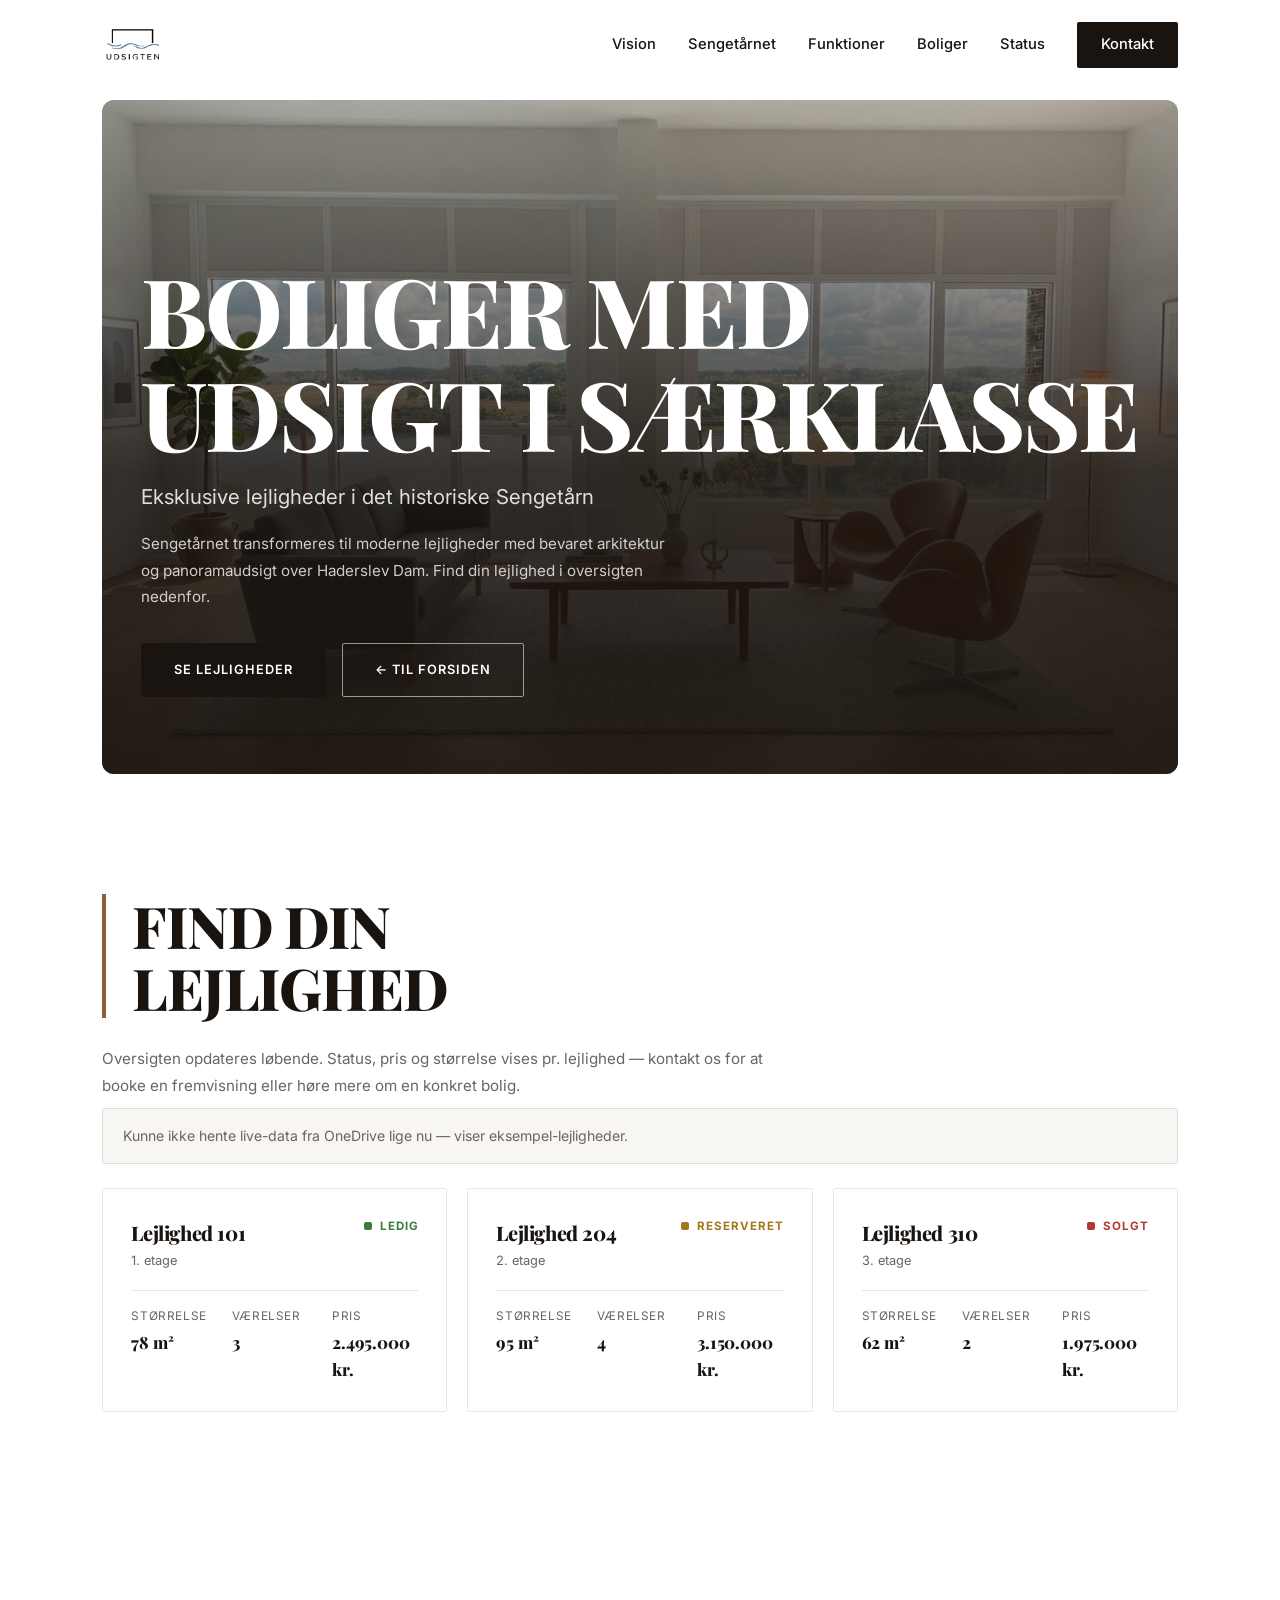
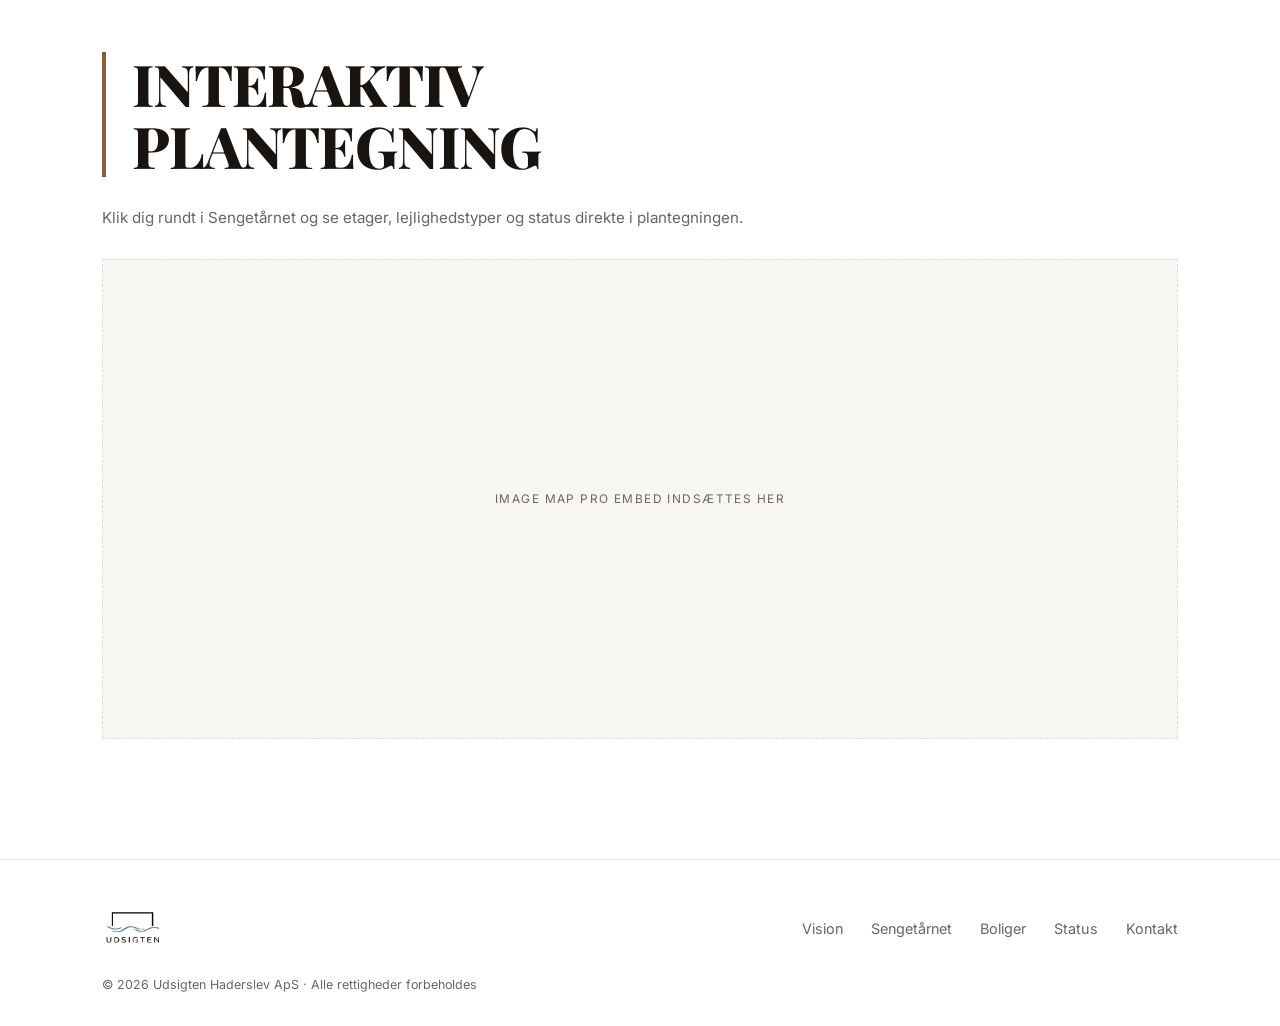
==== commit a9253aab: "style: centreret layout med luft på siderne — samme princip som udsigten01 Co-Authored-By: Claude So" ====
--- a/boliger.html
+++ b/boliger.html
@@ -36,7 +36,7 @@
 <section class="hero page-hero">
   <img src="images/Boliger_Lejlighed_01.jpg" alt="Lejlighed i Sengetårnet med udsigt over Haderslev Dam" class="hero-bg">
   <div class="hero-overlay"></div>
-  <div class="container hero-content">
+  <div class="hero-content">
     <h1>BOLIGER MED<br>UDSIGT I SÆRKLASSE</h1>
     <p class="hero-sub">Eksklusive lejligheder i det historiske Sengetårn</p>
     <p class="hero-lead">Sengetårnet transformeres til moderne lejligheder med bevaret arkitektur og panoramaudsigt over Haderslev Dam. Find din lejlighed i oversigten nedenfor.</p>
--- a/style.css
+++ b/style.css
@@ -17,7 +17,7 @@
   --accent:    #8B5E3C;
   --line:      rgba(26, 20, 16, 0.10);
   --max-w:     1200px;
-  --pad:       clamp(20px, 5vw, 60px);
+  --page-pad:  clamp(20px, 8vw, 160px);
 }
 
 /* ========== BASE ========== */
@@ -38,7 +38,7 @@
 ul { list-style: none; }
 
 .container {
-  width: min(var(--max-w), calc(100% - 2 * var(--pad)));
+  width: min(var(--max-w), calc(100% - 2 * var(--page-pad)));
   margin: 0 auto;
 }
 
@@ -188,27 +188,33 @@
 .hero {
   position: relative;
   min-height: 100svh;
-  display: flex;
-  align-items: flex-end;
   overflow: hidden;
 }
 .hero-bg {
   position: absolute;
-  inset: 0;
-  width: 100%;
-  height: 100%;
+  top: 100px;
+  left: var(--page-pad);
+  width: calc(100% - 2 * var(--page-pad));
+  height: calc(100% - 100px);
   object-fit: cover;
+  border-radius: 12px;
   z-index: -2;
 }
 .hero-overlay {
   position: absolute;
-  inset: 0;
-  background: linear-gradient(to bottom, rgba(26, 20, 16, 0) 38%, rgba(26, 20, 16, 0.88) 100%);
+  top: 100px;
+  left: var(--page-pad);
+  width: calc(100% - 2 * var(--page-pad));
+  height: calc(100% - 100px);
+  border-radius: 12px;
+  background: linear-gradient(to bottom, rgba(26, 20, 16, 0.15) 0%, rgba(26, 20, 16, 0.85) 55%, rgba(26, 20, 16, 0.92) 100%);
   z-index: -1;
 }
 .hero-content {
-  position: relative;
-  padding: 160px 0 clamp(50px, 9vw, 100px);
+  position: absolute;
+  left: calc(var(--page-pad) + clamp(20px, 3vw, 48px));
+  right: calc(var(--page-pad) + clamp(20px, 3vw, 48px));
+  bottom: clamp(40px, 6vw, 90px);
   color: #fff;
 }
 .hero-content h1 {
@@ -236,7 +242,7 @@
 }
 
 /* Page hero (boliger.html) — shorter variant */
-.hero.page-hero { min-height: 78svh; }
+.hero.page-hero { min-height: 86svh; }
 
 /* ========== SECTION BASE ========== */
 .section { padding: clamp(60px, 10vw, 120px) 0; }
@@ -266,6 +272,7 @@
   height: 100%;
   min-height: 460px;
   overflow: hidden;
+  border-radius: 8px;
 }
 .vision-image img {
   width: 100%;
@@ -277,23 +284,25 @@
 .facts-grid {
   display: grid;
   grid-template-columns: repeat(3, 1fr);
-  gap: clamp(28px, 4vw, 60px);
-  margin-top: 12px;
+  margin-top: 32px;
+  border: 1px solid var(--line);
+  border-radius: 16px;
+  overflow: hidden;
 }
 .fact-col {
-  padding-left: clamp(0px, 2vw, 28px);
+  padding: clamp(28px, 4vw, 48px) clamp(24px, 3vw, 44px);
   border-left: 1px solid var(--line);
 }
 .fact-col:first-child {
-  padding-left: 0;
   border-left: none;
 }
 .fact-col h3 { font-size: clamp(1.2rem, 1.8vw, 1.5rem); }
 .fullwidth-image {
-  margin-top: clamp(40px, 7vw, 80px);
-  width: 100%;
+  margin: clamp(40px, 7vw, 80px) auto 0;
+  max-width: calc(100% - 2 * var(--page-pad));
   height: clamp(360px, 56vw, 640px);
   overflow: hidden;
+  border-radius: 8px;
 }
 .fullwidth-image img {
   width: 100%;
@@ -305,11 +314,13 @@
 .split {
   display: grid;
   grid-template-columns: 1fr 1fr;
+  padding: var(--page-pad);
 }
 .split-image {
   min-height: 600px;
   height: 100%;
   overflow: hidden;
+  border-radius: 8px;
 }
 .split-image img {
   width: 100%;
@@ -330,12 +341,13 @@
 .gallery-grid {
   display: grid;
   grid-template-columns: repeat(3, 1fr);
-  gap: 24px;
+  gap: 16px;
   margin: 40px 0 44px;
 }
 .gallery-item {
   height: 360px;
   overflow: hidden;
+  border-radius: 8px;
 }
 .gallery-item img {
   width: 100%;
@@ -546,9 +558,9 @@
     min-height: 360px;
   }
   .split-reverse .split-text { order: 2; }
-  .facts-grid { grid-template-columns: 1fr; gap: 28px; }
-  .fact-col { border-left: none; padding-left: 0; border-top: 1px solid var(--line); padding-top: 24px; }
-  .fact-col:first-child { border-top: none; padding-top: 0; }
+  .facts-grid { grid-template-columns: 1fr; }
+  .fact-col { border-left: none; border-top: 1px solid var(--line); }
+  .fact-col:first-child { border-top: none; }
   .gallery-grid { grid-template-columns: repeat(2, 1fr); }
 }
 
@@ -562,7 +574,7 @@
     left: 0;
     right: 0;
     background: var(--bg);
-    padding: 24px var(--pad);
+    padding: 24px var(--page-pad);
     border-bottom: 1px solid var(--line);
     box-shadow: 0 12px 24px rgba(26, 20, 16, 0.06);
     gap: 18px;
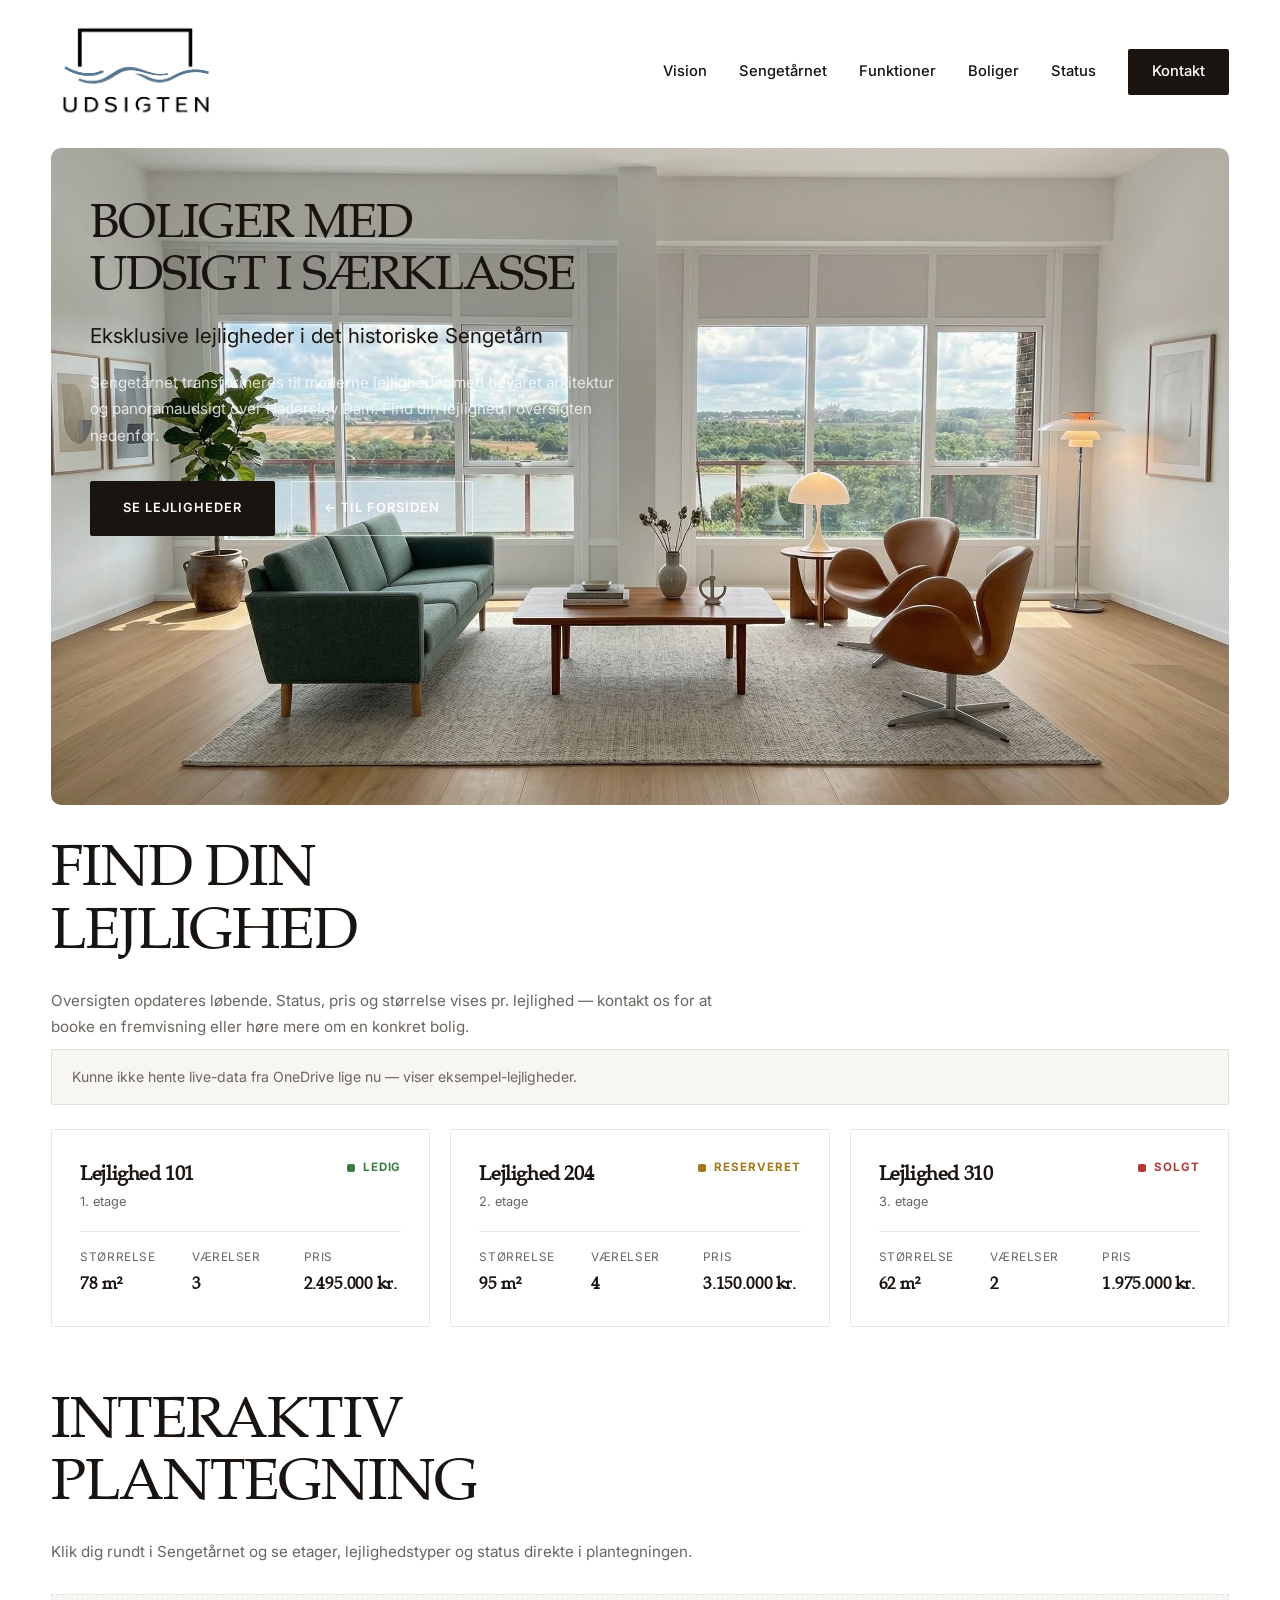
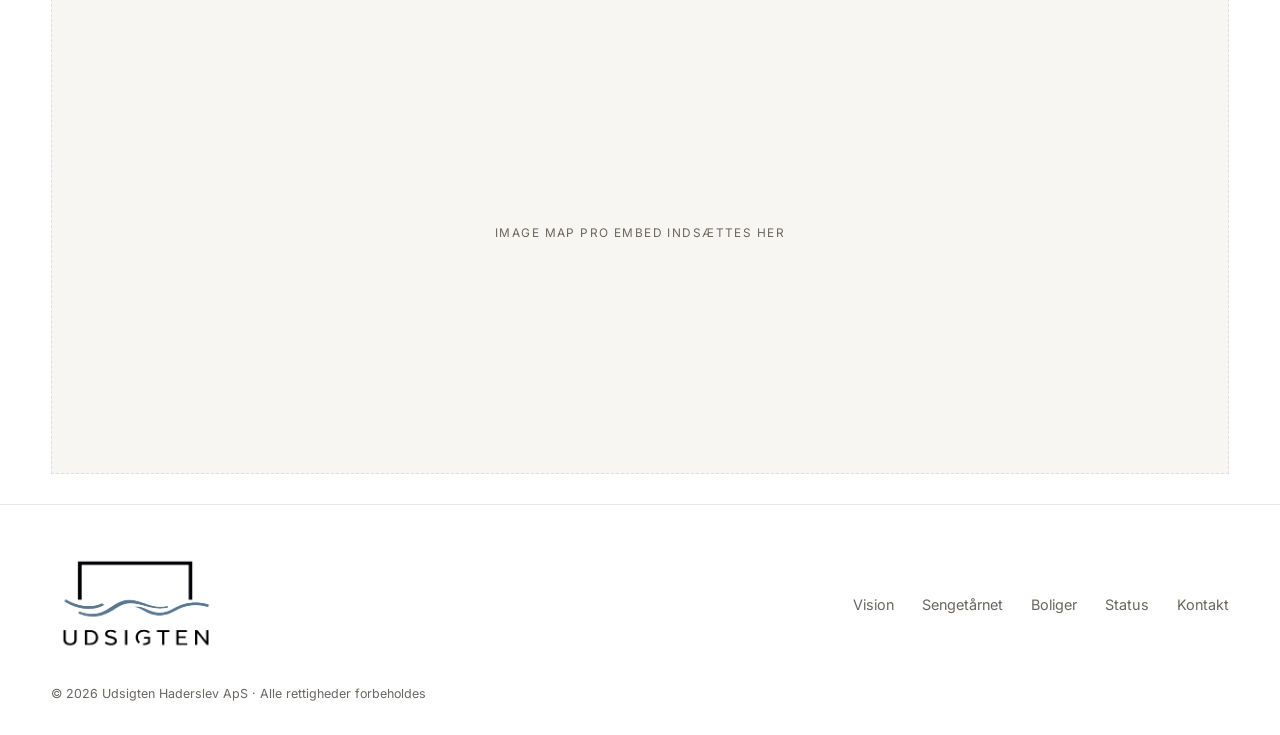
==== commit 6324c479: "feat, udskift billeder med nye fra images_new, matcher pitch præsentationens rækkefølge Co-Authored-" ====
--- a/boliger.html
+++ b/boliger.html
@@ -34,7 +34,7 @@
 
 <!-- HERO -->
 <section class="hero page-hero">
-  <img src="images/Boliger_Lejlighed_01.jpg" alt="Lejlighed i Sengetårnet med udsigt over Haderslev Dam" class="hero-bg">
+  <img src="images/lejligheder_02.jpg" alt="Lejlighed i Sengetårnet med udsigt over Haderslev Dam" class="hero-bg">
   <div class="hero-overlay"></div>
   <div class="hero-content">
     <h1>BOLIGER MED<br>UDSIGT I SÆRKLASSE</h1>
--- a/style.css
+++ b/style.css
@@ -1,6 +1,13 @@
+@font-face {
+  font-family: 'Palatino';
+  src: url('fonts/palr45w.ttf') format('truetype');
+  font-weight: normal;
+  font-style: normal;
+}
+
 /* ============================================
    UDSIGTEN HADERSLEV — 2026
-   Hvid baggrund · Playfair Display · Terracotta
+   Hvid baggrund · Palatino · Terracotta
    ============================================ */
 
 *, *::before, *::after {
@@ -15,9 +22,13 @@
   --text:      #1a1410;
   --muted:     #6b6560;
   --accent:    #8B5E3C;
+  --color-boliger: #859B77;
+  --color-hotel:   #B88360;
+  --color-spa:     #8CD6F6;
   --line:      rgba(26, 20, 16, 0.10);
-  --max-w:     1200px;
-  --page-pad:  clamp(20px, 8vw, 160px);
+  --content-width: 1300px;
+  --gutter:    clamp(24px, 4vw, 60px);
+  --section-pad: clamp(16px, 2.5vw, 30px);
 }
 
 /* ========== BASE ========== */
@@ -33,19 +44,29 @@
   line-height: 1.6;
 }
 
-a { color: inherit; text-decoration: none; }
-img { display: block; max-width: 100%; }
+a {
+  color: inherit;
+  text-decoration: none;
+}
+
+img {
+  display: block;
+  max-width: 100%;
+}
+
 ul { list-style: none; }
 
 .container {
-  width: min(var(--max-w), calc(100% - 2 * var(--page-pad)));
+  width: 100%;
+  max-width: var(--content-width);
   margin: 0 auto;
+  padding: 0 var(--gutter);
 }
 
 /* ========== TYPOGRAPHY ========== */
 h1, h2, h3 {
-  font-family: 'Playfair Display', serif;
-  font-weight: 800;
+  font-family: 'Palatino', serif;
+  font-weight: normal;
   letter-spacing: -0.02em;
   line-height: 1.08;
   color: var(--text);
@@ -55,10 +76,20 @@
 
 h2 {
   font-size: clamp(2rem, 4.6vw, 3.6rem);
-  border-left: 4px solid var(--accent);
-  padding-left: clamp(16px, 2vw, 26px);
   margin-bottom: 28px;
 }
+
+/* Sektionsfarver fra tværsnittet */
+.section-block {
+  border-left: 8px solid var(--accent);
+  padding-left: 24px;
+}
+
+#boliger .section-block { border-left-color: var(--color-boliger); }
+#hotel .section-block,
+#restaurant .section-block { border-left-color: var(--color-hotel); }
+#spa .section-block,
+#svommehal .section-block { border-left-color: var(--color-spa); }
 
 h3 {
   font-size: clamp(1.2rem, 1.8vw, 1.5rem);
@@ -77,6 +108,7 @@
   transform: translateY(28px);
   transition: opacity 0.8s ease, transform 0.8s ease;
 }
+
 .reveal.is-visible {
   opacity: 1;
   transform: translateY(0);
@@ -101,14 +133,23 @@
   cursor: pointer;
   transition: background 0.25s ease, color 0.25s ease, border-color 0.25s ease;
 }
-.btn:hover { background: var(--accent); border-color: var(--accent); }
+
+.btn:hover {
+  background: var(--accent);
+  border-color: var(--accent);
+}
 
 .btn-outline {
   background: transparent;
   color: #fff;
   border-color: rgba(255, 255, 255, 0.55);
 }
-.btn-outline:hover { background: #fff; color: var(--text); border-color: #fff; }
+
+.btn-outline:hover {
+  background: #fff;
+  color: var(--text);
+  border-color: #fff;
+}
 
 /* ========== NAV ========== */
 .site-header {
@@ -122,23 +163,36 @@
   padding: 22px 0;
   transition: padding 0.3s ease, border-color 0.3s ease, box-shadow 0.3s ease;
 }
+
 .site-header.scrolled {
   padding: 14px 0;
   border-bottom-color: var(--line);
   box-shadow: 0 2px 16px rgba(26, 20, 16, 0.04);
 }
+
 .header-inner {
   display: flex;
   justify-content: space-between;
   align-items: center;
 }
-.logo { display: flex; align-items: center; }
-.logo-img { height: 36px; width: auto; display: block; }
+
+.logo {
+  display: flex;
+  align-items: center;
+}
+
+.logo-img {
+  height: 100px;
+  width: auto;
+  display: block;
+}
+
 .main-nav {
   display: flex;
   align-items: center;
   gap: 32px;
 }
+
 .main-nav a {
   font-size: 0.92rem;
   font-weight: 500;
@@ -147,6 +201,7 @@
   position: relative;
   transition: color 0.2s ease;
 }
+
 .main-nav a::after {
   content: "";
   position: absolute;
@@ -157,7 +212,9 @@
   background: var(--accent);
   transition: width 0.25s ease;
 }
+
 .main-nav a:hover::after { width: 100%; }
+
 .nav-cta {
   background: var(--text);
   color: #fff !important;
@@ -165,8 +222,10 @@
   border-radius: 2px;
   transition: background 0.25s ease;
 }
+
 .nav-cta:hover { background: var(--accent); }
 .nav-cta::after { display: none !important; }
+
 .nav-toggle {
   display: none;
   flex-direction: column;
@@ -178,6 +237,7 @@
   border: none;
   cursor: pointer;
 }
+
 .nav-toggle-bar {
   width: 100%;
   height: 2px;
@@ -187,53 +247,72 @@
 /* ========== HERO ========== */
 .hero {
   position: relative;
-  min-height: 100svh;
-  overflow: hidden;
-}
+  max-width: var(--content-width);
+  margin: 148px auto 0; /* clears fixed header (22px top-padding + 100px logo + 22px bottom-padding = 144px) */
+  padding: 0 var(--gutter);
+}
+
 .hero-bg {
+  display: block;
+  width: 100%;
+  height: auto;
+  object-fit: contain;
+  border-radius: 10px;
+}
+
+/* ========== HERO SLIDESHOW (4 billeder, crossfade) ========== */
+.hero-slideshow {
+  aspect-ratio: 16 / 9;
+}
+
+.hero-slideshow .hero-bg {
   position: absolute;
-  top: 100px;
-  left: var(--page-pad);
-  width: calc(100% - 2 * var(--page-pad));
-  height: calc(100% - 100px);
-  object-fit: cover;
-  border-radius: 12px;
-  z-index: -2;
-}
-.hero-overlay {
-  position: absolute;
-  top: 100px;
-  left: var(--page-pad);
-  width: calc(100% - 2 * var(--page-pad));
-  height: calc(100% - 100px);
-  border-radius: 12px;
-  background: linear-gradient(to bottom, rgba(26, 20, 16, 0.15) 0%, rgba(26, 20, 16, 0.85) 55%, rgba(26, 20, 16, 0.92) 100%);
-  z-index: -1;
-}
+  inset: 0;
+  width: 100%;
+  height: 100%;
+  opacity: 0;
+  animation: heroSlideshowFade 24s infinite;
+}
+
+.hero-slideshow .hero-bg:nth-child(1) { animation-delay: 0s; }
+.hero-slideshow .hero-bg:nth-child(2) { animation-delay: 6s; }
+.hero-slideshow .hero-bg:nth-child(3) { animation-delay: 12s; }
+.hero-slideshow .hero-bg:nth-child(4) { animation-delay: 18s; }
+
+@keyframes heroSlideshowFade {
+  0%, 2% { opacity: 0; }
+  4%, 21% { opacity: 1; }
+  23%, 100% { opacity: 0; }
+}
+
 .hero-content {
   position: absolute;
-  left: calc(var(--page-pad) + clamp(20px, 3vw, 48px));
-  right: calc(var(--page-pad) + clamp(20px, 3vw, 48px));
-  bottom: clamp(40px, 6vw, 90px);
-  color: #fff;
-}
+  left: calc(var(--gutter) + clamp(20px, 3vw, 48px));
+  top: clamp(24px, 4vw, 48px);
+  color: var(--text);
+}
+
 .hero-content h1 {
-  color: #fff;
+  font-size: clamp(1.3rem, 4vw, 3rem); /* 50% of global h1 clamp(2.6rem, 8vw, 6rem) */
+  color: var(--text);
   border-left: none;
   padding-left: 0;
   margin-bottom: 0;
 }
+
 .hero-sub {
-  margin-top: 14px;
-  color: rgba(255, 255, 255, 0.85);
+  margin-top: 18px;
+  color: var(--text);
   font-size: clamp(1rem, 1.6vw, 1.4rem);
   font-weight: 400;
 }
+
 .hero-lead {
   margin-top: 16px;
   max-width: 540px;
   color: rgba(255, 255, 255, 0.78);
 }
+
 .hero-actions {
   display: flex;
   flex-wrap: wrap;
@@ -241,12 +320,142 @@
   margin-top: 32px;
 }
 
-/* Page hero (boliger.html) — shorter variant */
-.hero.page-hero { min-height: 86svh; }
+/* ========== HERO SIGNUP ========== */
+.hero-signup {
+  position: absolute;
+  bottom: clamp(16px, 3vw, 28px);
+  right: calc(var(--gutter) + clamp(16px, 2vw, 24px));
+  display: flex;
+  align-items: center;
+  background: rgba(255, 255, 255, 0.85);
+  backdrop-filter: blur(6px);
+  -webkit-backdrop-filter: blur(6px);
+  border-radius: 50px;
+  padding: 6px;
+  box-shadow: 0 4px 20px rgba(26, 20, 16, 0.10);
+  width: min(320px, calc(100% - 2 * (var(--gutter) + clamp(16px, 2vw, 24px))));
+}
+
+.hero-signup-icon {
+  width: 40px;
+  height: 40px;
+  border-radius: 50%;
+  background: rgba(26, 20, 16, 0.06);
+  display: flex;
+  align-items: center;
+  justify-content: center;
+  flex-shrink: 0;
+  color: var(--text);
+}
+
+.hero-signup-input {
+  flex: 1;
+  border: none;
+  background: transparent;
+  font-family: 'Inter', sans-serif;
+  font-size: 0.82rem;
+  color: var(--text);
+  padding: 0 14px;
+  outline: none;
+  min-width: 0;
+}
+
+.hero-signup-input::placeholder {
+  color: rgba(26, 20, 16, 0.45);
+}
+
+/* ========== VISION PITCH BOX ========== */
+/* Outer: mirrors .hero exactly — same max-width, margin, gutter */
+.vision-pitch {
+  max-width: var(--content-width);
+  margin: 35px auto;
+  padding: 0 var(--gutter);
+}
+
+/* Inner box: width:100% of section content = same visual width as .hero-bg */
+.vision-pitch-box {
+  background: #7A3300;
+  border-radius: 14px;
+  padding: 35px var(--gutter);
+}
+
+.vision-pitch-inner {
+  text-align: center;
+}
+
+.vision-pitch-logo-wrap {
+  display: flex;
+  justify-content: flex-end;
+  margin-bottom: 32px;
+}
+
+.vision-pitch-logo {
+  height: 48px;
+  width: auto;
+}
+
+.vision-pitch h2 {
+  color: #fff;
+  margin-bottom: 28px;
+}
+
+.vision-pitch p {
+  color: rgba(255, 255, 255, 0.88);
+  max-width: 700px;
+  margin: 0 auto 20px;
+  font-size: clamp(1rem, 1.3vw, 1.15rem);
+}
+
+.vision-pitch p:last-child { margin-bottom: 0; }
+
+@media (max-width: 768px) {
+  .vision-pitch { margin-top: 20px; margin-bottom: 20px; }
+  .vision-pitch-box { padding: 24px var(--gutter); }
+  .vision-pitch-logo { height: 36px; }
+}
+
+/* ========== FARVEDE SEKTIONSBOKSE (skillerum mellem hovedafsnit) ========== */
+/* Fuldbredde (= content-width, som hero) farvet band før hvert hovedafsnit.
+   Hård, lige kant (solid farve, ingen gradient, ingen buet clip-path).
+   Bruger kategorifarve-variablerne, så farve = altid samme kilde som streger. */
+.section-divider {
+  max-width: var(--content-width);
+  margin: var(--section-pad) auto;
+  padding: 0 var(--gutter);
+}
+
+.section-divider-inner {
+  width: 100%;
+  padding: clamp(32px, 4.5vw, 56px) var(--gutter);
+  border-radius: 14px; /* matcher vision-boksen, jf. DECISIONS punkt 12 */
+  text-align: center;
+}
+
+.section-divider h2 {
+  color: #fff;
+  text-transform: uppercase;
+  font-size: clamp(1.8rem, 3.5vw, 2.8rem);
+  margin-bottom: 12px;
+}
+
+.section-divider p {
+  color: rgba(255, 255, 255, 0.9);
+  max-width: 720px;
+  margin: 0 auto;
+  font-size: clamp(1rem, 1.3vw, 1.15rem);
+}
+
+.divider-boliger .section-divider-inner { background: var(--color-boliger); }
+.divider-hotel   .section-divider-inner { background: var(--color-hotel); }
+.divider-spa     .section-divider-inner { background: var(--color-spa); }
 
 /* ========== SECTION BASE ========== */
-.section { padding: clamp(60px, 10vw, 120px) 0; }
-.section-lead { max-width: 680px; margin-bottom: 8px; }
+.section { padding: var(--section-pad) 0; }
+
+.section-lead {
+  max-width: 680px;
+  margin-bottom: 8px;
+}
 
 /* ========== VISION ========== */
 .vision-grid {
@@ -255,55 +464,89 @@
   gap: clamp(32px, 5vw, 90px);
   align-items: center;
 }
-.vision-text p { margin-top: 18px; max-width: 480px; }
+
+.vision-text p {
+  margin-top: 18px;
+  max-width: 480px;
+}
+
 .feature-list {
   display: grid;
   grid-template-columns: 1fr 1fr;
   gap: 4px 28px;
   margin-top: 32px;
 }
+
 .feature-list li {
   padding: 12px 0;
   border-bottom: 1px solid var(--line);
   font-size: 0.95rem;
   font-weight: 500;
 }
+
 .vision-image {
   height: 100%;
   min-height: 460px;
   overflow: hidden;
   border-radius: 8px;
 }
+
 .vision-image img {
   width: 100%;
   height: 100%;
   object-fit: cover;
 }
 
-/* ========== SENGETÅRNET ========== */
-.facts-grid {
-  display: grid;
-  grid-template-columns: repeat(3, 1fr);
+/* ========== TVÆRSNIT ALIGNED LAYOUT ========== */
+/* Text rows use the same proportions as the colored zones in the image:
+   top gap 7%, Boliger 37%, Hotel 20%, Spa 10%, bottom gap 26% */
+.tvaersnit-desktop-img {
+  display: block;
   margin-top: 32px;
-  border: 1px solid var(--line);
-  border-radius: 16px;
-  overflow: hidden;
-}
-.fact-col {
-  padding: clamp(28px, 4vw, 48px) clamp(24px, 3vw, 44px);
-  border-left: 1px solid var(--line);
-}
-.fact-col:first-child {
-  border-left: none;
-}
-.fact-col h3 { font-size: clamp(1.2rem, 1.8vw, 1.5rem); }
+}
+
+.tvaersnit-desktop-img img {
+  width: 100%;
+  height: auto;
+  display: block;
+}
+
+.tvaersnit-layout {
+  display: none;
+}
+
+.tvaersnit-image-col img {
+  width: 100%;
+  height: auto;
+  display: block;
+}
+
+.tvaersnit-text {
+  display: none;
+}
+
+.tvaersnit-block {
+  display: flex;
+  align-items: center;
+}
+
+.category-line {
+  border-left: 8px solid;
+  padding-left: 24px;
+}
+
+.tvaersnit-boliger .category-line { border-left-color: var(--color-boliger); }
+.tvaersnit-hotel .category-line { border-left-color: var(--color-hotel); }
+.tvaersnit-spa .category-line { border-left-color: var(--color-spa); }
+
 .fullwidth-image {
-  margin: clamp(40px, 7vw, 80px) auto 0;
-  max-width: calc(100% - 2 * var(--page-pad));
+  margin: var(--section-pad) auto 0;
+  max-width: calc(var(--content-width) - 2 * var(--gutter));
   height: clamp(360px, 56vw, 640px);
   overflow: hidden;
   border-radius: 8px;
 }
+
 .fullwidth-image img {
   width: 100%;
   height: 100%;
@@ -313,29 +556,69 @@
 /* ========== SPLIT SEKTIONER (funktioner) ========== */
 .split {
   display: grid;
-  grid-template-columns: 1fr 1fr;
-  padding: var(--page-pad);
-}
+  grid-template-columns: 3fr 2fr;
+  gap: clamp(24px, 4vw, 60px);
+  max-width: var(--content-width);
+  margin: 0 auto;
+  padding: var(--section-pad) var(--gutter);
+}
+
+.split-reverse { grid-template-columns: 2fr 3fr; }
+
 .split-image {
+  display: flex;
+  flex-direction: column;
+  gap: 16px;
   min-height: 600px;
   height: 100%;
-  overflow: hidden;
+}
+
+.split-image img {
+  width: 100%;
+  flex: 1;
+  min-height: 0;
+  object-fit: cover;
   border-radius: 8px;
 }
-.split-image img {
-  width: 100%;
-  height: 100%;
-  object-fit: cover;
-}
+
 .split-text {
   display: flex;
   flex-direction: column;
   justify-content: center;
-  padding: clamp(40px, 6vw, 100px);
-}
-.split-text p { margin-top: 18px; max-width: 480px; }
+  padding: clamp(40px, 6vw, 100px) clamp(40px, 6vw, 100px) clamp(40px, 6vw, 100px) 0;
+}
+
+.split-text p {
+  margin-top: 18px;
+  max-width: 480px;
+}
+
 .split-reverse .split-image { order: 2; }
 .split-reverse .split-text { order: 1; }
+
+/* ========== PLANTEGNINGER ========== */
+.plantegning-block { margin-top: 24px; }
+
+.split-image .plantegning-block {
+  margin-top: 0;
+  flex-shrink: 0;
+}
+
+.plantegning {
+  width: 100%;
+  object-fit: contain;
+  background: #f8f8f8;
+  padding: 24px;
+  border-radius: 4px;
+}
+
+.plantegning-caption {
+  font-size: 0.8rem;
+  color: var(--muted);
+  text-align: center;
+  margin-top: 8px;
+  font-style: italic;
+}
 
 /* ========== BOLIGER GALLERY ========== */
 .gallery-grid {
@@ -344,11 +627,13 @@
   gap: 16px;
   margin: 40px 0 44px;
 }
+
 .gallery-item {
   height: 360px;
   overflow: hidden;
   border-radius: 8px;
 }
+
 .gallery-item img {
   width: 100%;
   height: 100%;
@@ -357,12 +642,14 @@
 
 /* ========== STATUS ========== */
 .status { background: var(--bg-light); }
+
 .status-grid {
   display: grid;
   grid-template-columns: 1fr 1fr;
   gap: clamp(32px, 5vw, 80px);
   margin-top: 12px;
 }
+
 .status-list li {
   display: flex;
   gap: 14px;
@@ -370,6 +657,7 @@
   border-bottom: 1px solid var(--line);
   font-size: 0.98rem;
 }
+
 .status-list li::before {
   content: "—";
   color: var(--accent);
@@ -384,13 +672,20 @@
   gap: clamp(32px, 5vw, 90px);
   align-items: start;
 }
+
 .kontakt-info p { margin-top: 18px; }
-.kontakt-info a { color: var(--accent); font-weight: 600; }
+
+.kontakt-info a {
+  color: var(--accent);
+  font-weight: 600;
+}
+
 .kontakt-form {
   display: flex;
   flex-direction: column;
   gap: 16px;
 }
+
 .kontakt-form input,
 .kontakt-form textarea {
   width: 100%;
@@ -404,13 +699,16 @@
   resize: vertical;
   transition: border-color 0.2s ease;
 }
+
 .kontakt-form input:focus,
 .kontakt-form textarea:focus {
   outline: none;
   border-color: var(--accent);
 }
+
 .kontakt-form input::placeholder,
 .kontakt-form textarea::placeholder { color: var(--muted); }
+
 .kontakt-form .btn { align-self: flex-start; }
 
 /* ========== FOOTER ========== */
@@ -418,6 +716,7 @@
   border-top: 1px solid var(--line);
   padding: 50px 0 30px;
 }
+
 .footer-inner {
   display: flex;
   justify-content: space-between;
@@ -426,14 +725,25 @@
   gap: 24px;
   margin-bottom: 28px;
 }
-.footer-nav { display: flex; flex-wrap: wrap; gap: 28px; }
+
+.footer-nav {
+  display: flex;
+  flex-wrap: wrap;
+  gap: 28px;
+}
+
 .footer-nav a {
   font-size: 0.9rem;
   color: var(--muted);
   transition: color 0.2s ease;
 }
+
 .footer-nav a:hover { color: var(--accent); }
-.footer-copy { font-size: 0.78rem; color: var(--muted); }
+
+.footer-copy {
+  font-size: 0.78rem;
+  color: var(--muted);
+}
 
 /* ========== LEJLIGHED OVERSIGT (boliger.html) ========== */
 .lejlighed-status-msg {
@@ -445,38 +755,45 @@
   font-size: 0.88rem;
   margin-bottom: 24px;
 }
+
 .lejlighed-grid {
   display: grid;
   grid-template-columns: repeat(3, minmax(0, 1fr));
   gap: 20px;
 }
+
 .lejlighed-card {
   border: 1px solid var(--line);
   border-radius: 2px;
   padding: clamp(20px, 3vw, 28px);
   transition: border-color 0.2s ease;
 }
+
 .lejlighed-card:hover { border-color: var(--accent); }
+
 .lejlighed-head {
   display: flex;
   justify-content: space-between;
   align-items: flex-start;
   margin-bottom: 18px;
 }
+
 .lejlighed-nr {
   display: block;
-  font-family: 'Playfair Display', serif;
+  font-family: 'Palatino', serif;
   font-size: 1.25rem;
   font-weight: 800;
   letter-spacing: -0.02em;
   color: var(--text);
 }
+
 .lejlighed-etage {
   display: block;
   margin-top: 2px;
   font-size: 0.8rem;
   color: var(--muted);
 }
+
 .lejlighed-status {
   display: inline-flex;
   align-items: center;
@@ -487,18 +804,21 @@
   text-transform: uppercase;
   white-space: nowrap;
 }
+
 .status-dot {
   width: 8px;
   height: 8px;
   border-radius: 2px;
   flex-shrink: 0;
 }
+
 .lejlighed-status.status-ledig { color: #3a7d3f; }
 .lejlighed-status.status-ledig .status-dot { background: #3a7d3f; }
 .lejlighed-status.status-reserveret { color: #a3781a; }
 .lejlighed-status.status-reserveret .status-dot { background: #a3781a; }
 .lejlighed-status.status-solgt { color: #b03a32; }
 .lejlighed-status.status-solgt .status-dot { background: #b03a32; }
+
 .lejlighed-details {
   display: grid;
   grid-template-columns: repeat(3, minmax(0, 1fr));
@@ -506,16 +826,18 @@
   border-top: 1px solid var(--line);
   padding-top: 16px;
 }
+
 .lejlighed-details div {
   font-size: 0.74rem;
   letter-spacing: 0.05em;
   text-transform: uppercase;
   color: var(--muted);
 }
+
 .lejlighed-details strong {
   display: block;
   margin-top: 4px;
-  font-family: 'Playfair Display', serif;
+  font-family: 'Palatino', serif;
   font-size: 1.05rem;
   font-weight: 800;
   letter-spacing: -0.01em;
@@ -524,7 +846,11 @@
 }
 
 /* ========== PLANTEGNING / IMAGE MAP (boliger.html) ========== */
-.imagemap-card p { margin-top: 16px; max-width: 660px; }
+.imagemap-card p {
+  margin-top: 16px;
+  max-width: 660px;
+}
+
 .imagemap-container {
   margin-top: 28px;
   min-height: 480px;
@@ -536,6 +862,7 @@
   padding: 20px;
   background: var(--bg-light);
 }
+
 .imagemap-container span {
   font-size: 0.74rem;
   letter-spacing: 0.12em;
@@ -551,16 +878,20 @@
   .kontakt-grid {
     grid-template-columns: 1fr;
   }
-  .vision-image { min-height: 360px; order: -1; }
+
+  .vision-image {
+    min-height: 360px;
+    order: -1;
+  }
+
   .split-image,
   .split-reverse .split-image {
     order: -1;
     min-height: 360px;
   }
+
   .split-reverse .split-text { order: 2; }
-  .facts-grid { grid-template-columns: 1fr; }
-  .fact-col { border-left: none; border-top: 1px solid var(--line); }
-  .fact-col:first-child { border-top: none; }
+
   .gallery-grid { grid-template-columns: repeat(2, 1fr); }
 }
 
@@ -574,11 +905,12 @@
     left: 0;
     right: 0;
     background: var(--bg);
-    padding: 24px var(--page-pad);
+    padding: 24px var(--gutter);
     border-bottom: 1px solid var(--line);
     box-shadow: 0 12px 24px rgba(26, 20, 16, 0.06);
     gap: 18px;
   }
+
   .main-nav.open { display: flex; }
   .nav-toggle { display: flex; }
   .header-inner { position: relative; }
@@ -588,6 +920,27 @@
   .gallery-item { height: 280px; }
   .lejlighed-grid { grid-template-columns: 1fr; }
   .lejlighed-details { grid-template-columns: repeat(3, 1fr); }
+
+  .tvaersnit-desktop-img { display: none; }
+
+  .tvaersnit-layout {
+    display: flex;
+    flex-direction: column;
+    gap: clamp(24px, 4vw, 60px);
+  }
+
+  .tvaersnit-text {
+    display: flex;
+    flex-direction: column;
+    gap: 24px;
+  }
+
+  .hero-signup {
+    right: auto;
+    left: 50%;
+    transform: translateX(-50%);
+    width: calc(100% - 2 * var(--gutter));
+  }
 }
 
 @media (prefers-reduced-motion: reduce) {
